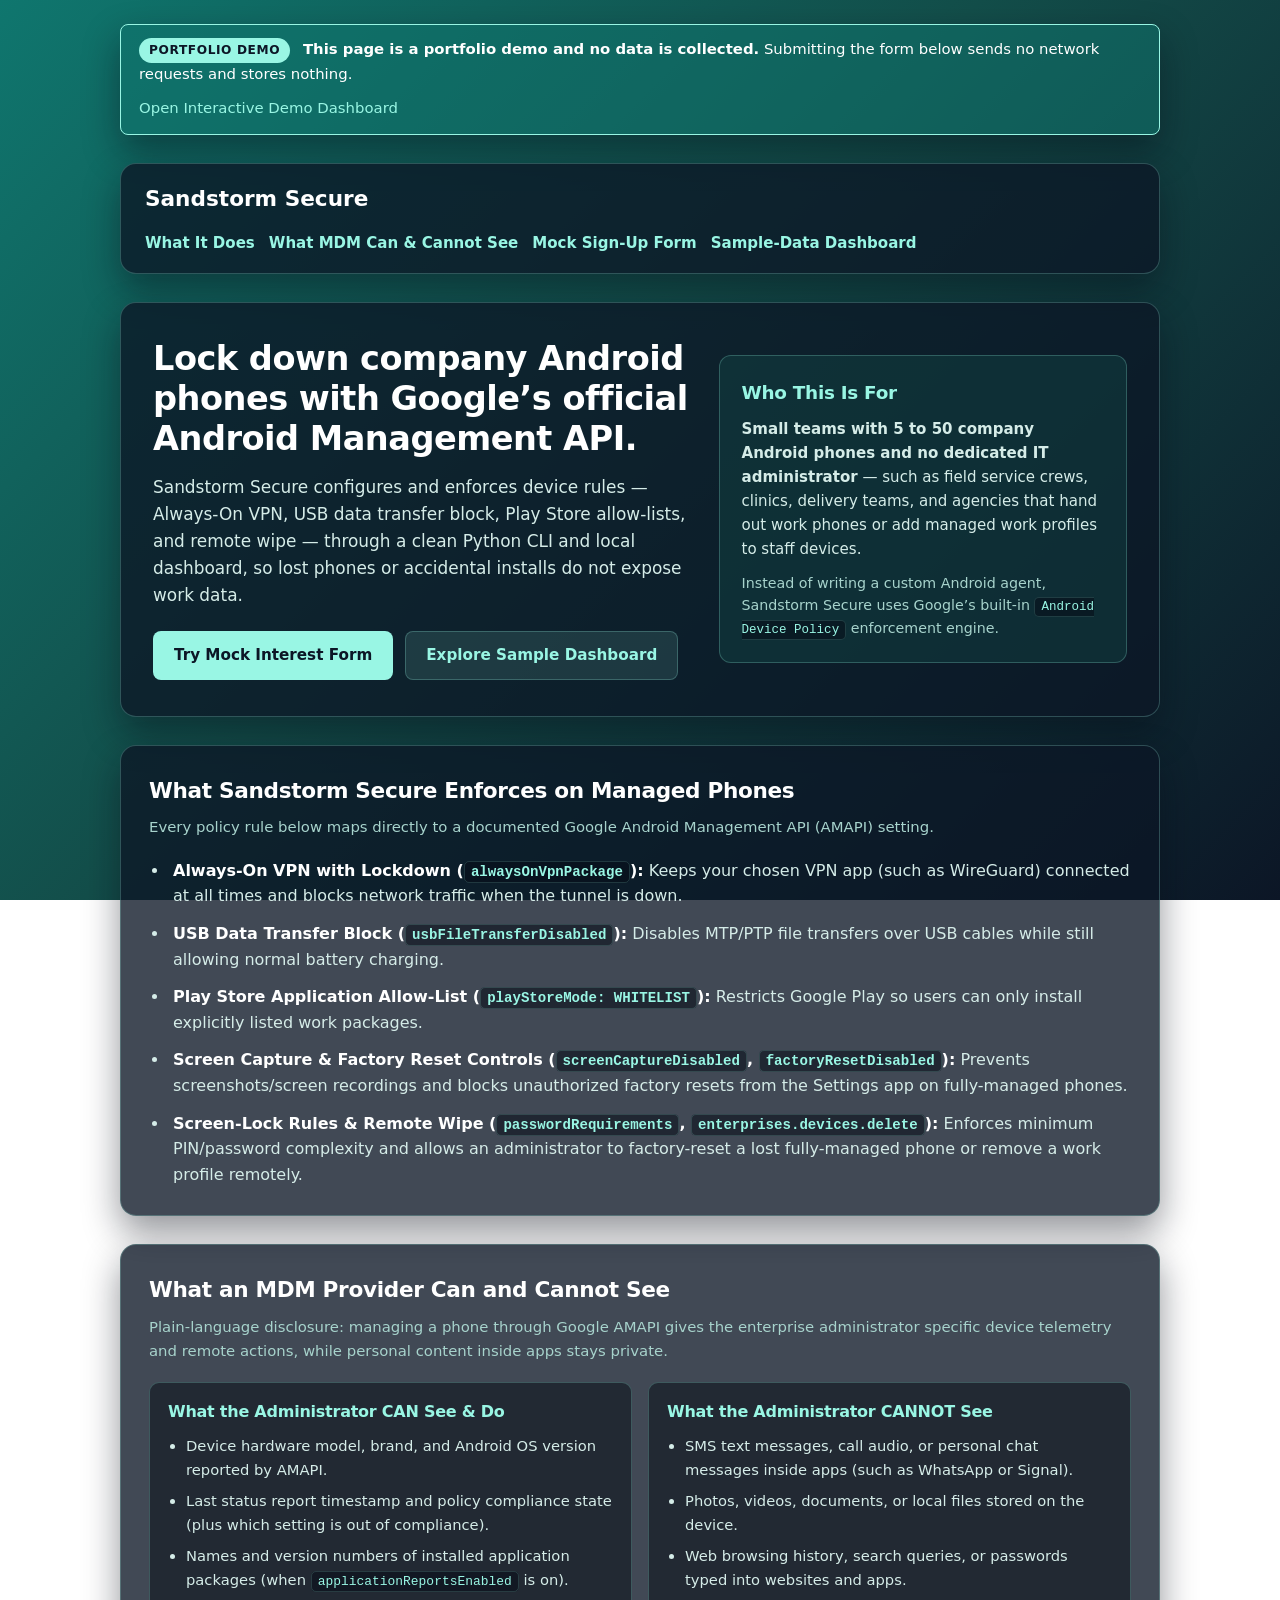
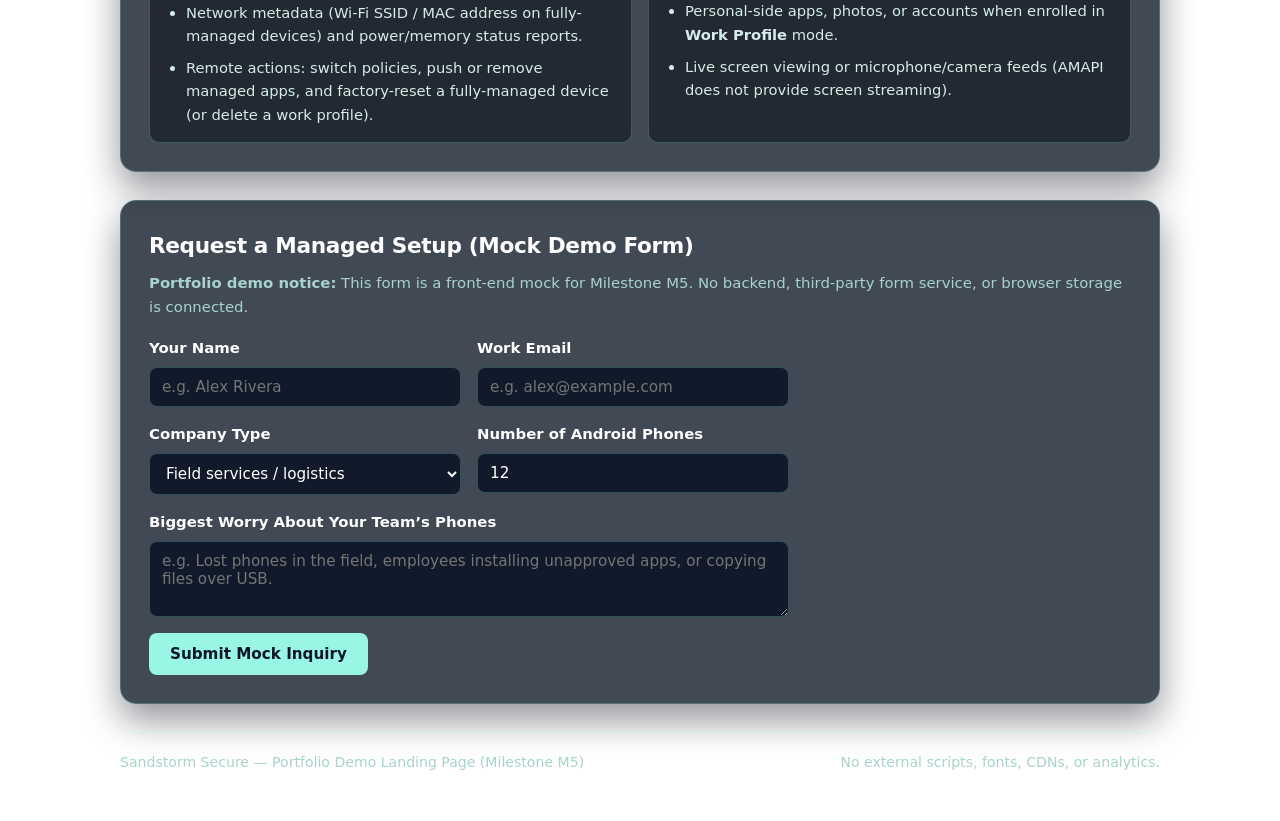
==== landing/index.html @ 4a0e2692 "Sandstorm Secure v0.4.0: local Android MDM app built on Google AMAPI" ====
<!DOCTYPE html>
<html lang="en">
<head>
  <meta charset="utf-8">
  <meta name="viewport" content="width=device-width, initial-scale=1">
  <title>Sandstorm Secure — Managed Android Phone Lockdown (Portfolio Demo)</title>
  <style>
    /* Sandstorm Mock Landing Page (Milestone M5: LP-01 through LP-07)
     * Owner's palette:
     *   Background: linear-gradient(135deg, #0f766e 0%, #134e4a 45%, #0c1626 100%)
     *   Accent:     #99f6e4
     *   Body text:  #d5ece8
     *   Secondary:  #a7d3cc
     *   Headings:   #ffffff
     *   Font:       Segoe UI / system sans-serif (no external fonts or CDNs)
     */
    :root {
      --bg-gradient: linear-gradient(135deg, #0f766e 0%, #134e4a 45%, #0c1626 100%);
      --surface-bg: rgba(12, 22, 38, 0.78);
      --surface-elevated: rgba(19, 78, 74, 0.38);
      --surface-border: rgba(153, 246, 228, 0.24);
      --accent: #99f6e4;
      --accent-strong: #5eead4;
      --text-body: #d5ece8;
      --text-secondary: #a7d3cc;
      --text-heading: #ffffff;
      --shadow-soft: 0 16px 36px rgba(6, 12, 22, 0.44);
      --radius-card: 16px;
      --radius-control: 8px;
    }

    *,
    *::before,
    *::after {
      box-sizing: border-box;
    }

    html,
    body {
      margin: 0;
      padding: 0;
      min-height: 100vh;
      width: 100%;
      overflow-x: hidden;
      background: var(--bg-gradient);
      background-attachment: fixed;
      color: var(--text-body);
      font-family: "Segoe UI", system-ui, -apple-system, BlinkMacSystemFont, sans-serif;
      font-size: 16px;
      line-height: 1.6;
    }

    h1, h2, h3 {
      color: var(--text-heading);
      margin-top: 0;
      font-weight: 700;
      letter-spacing: -0.015em;
    }

    a {
      color: var(--accent);
      text-decoration: none;
    }

    a:hover,
    a:focus-visible {
      text-decoration: underline;
    }

    code {
      font-family: Consolas, "Courier New", monospace;
      font-size: 0.88em;
      background: rgba(6, 12, 22, 0.55);
      color: var(--accent);
      padding: 2px 6px;
      border-radius: 5px;
      border: 1px solid rgba(153, 246, 228, 0.16);
    }

    .page-shell {
      max-width: 1080px;
      margin: 0 auto;
      padding: 24px 20px 48px;
      display: flex;
      flex-direction: column;
      gap: 28px;
    }

    /* LP-06: Visible portfolio demo notice banner */
    .portfolio-demo-banner {
      padding: 13px 18px;
      border-radius: var(--radius-control);
      background: rgba(15, 118, 110, 0.52);
      border: 1px solid var(--accent);
      color: var(--text-heading);
      font-size: 0.93rem;
      display: flex;
      flex-wrap: wrap;
      align-items: center;
      justify-content: space-between;
      gap: 10px;
      box-shadow: var(--shadow-soft);
    }

    .demo-pill {
      display: inline-block;
      font-size: 0.76rem;
      font-weight: 700;
      text-transform: uppercase;
      letter-spacing: 0.05em;
      padding: 3px 10px;
      border-radius: 999px;
      background: var(--accent);
      color: #0c1626;
      margin-right: 8px;
    }

    /* Top header */
    .site-header {
      display: flex;
      flex-wrap: wrap;
      align-items: center;
      justify-content: space-between;
      gap: 14px;
      padding: 18px 24px;
      background: var(--surface-bg);
      border: 1px solid var(--surface-border);
      border-radius: var(--radius-card);
      box-shadow: var(--shadow-soft);
    }

    .brand-name {
      font-size: 1.35rem;
      font-weight: 700;
      color: var(--text-heading);
      margin: 0;
    }

    .header-links {
      display: flex;
      flex-wrap: wrap;
      gap: 14px;
      font-size: 0.94rem;
      font-weight: 600;
    }

    /* Hero section */
    .hero-card {
      background: var(--surface-bg);
      border: 1px solid var(--surface-border);
      border-radius: var(--radius-card);
      padding: 36px 32px;
      box-shadow: var(--shadow-soft);
      display: grid;
      grid-template-columns: 1.25fr 0.95fr;
      gap: 28px;
      align-items: center;
    }

    .hero-headline {
      font-size: 2.1rem;
      line-height: 1.2;
      margin-bottom: 14px;
    }

    .hero-lead {
      font-size: 1.06rem;
      color: var(--text-body);
      margin: 0 0 22px;
      max-width: 62ch;
    }

    .hero-actions {
      display: flex;
      flex-wrap: wrap;
      gap: 12px;
    }

    .btn {
      display: inline-flex;
      align-items: center;
      justify-content: center;
      padding: 11px 20px;
      border-radius: var(--radius-control);
      font-family: inherit;
      font-size: 0.95rem;
      font-weight: 600;
      cursor: pointer;
      border: 1px solid transparent;
      text-decoration: none;
    }

    .btn-primary {
      background: var(--accent);
      color: #0c1626;
    }

    .btn-primary:hover {
      background: var(--accent-strong);
      text-decoration: none;
    }

    .btn-secondary {
      background: rgba(153, 246, 228, 0.12);
      color: var(--accent);
      border-color: var(--surface-border);
    }

    .btn-secondary:hover {
      background: rgba(153, 246, 228, 0.22);
      text-decoration: none;
    }

    /* Who it is for card inside hero */
    .audience-box {
      background: var(--surface-elevated);
      border: 1px solid var(--surface-border);
      border-radius: 12px;
      padding: 22px;
    }

    .audience-box h2 {
      font-size: 1.15rem;
      margin-bottom: 10px;
      color: var(--accent);
    }

    .audience-box p {
      margin: 0 0 10px;
      font-size: 0.94rem;
    }

    .audience-box p:last-child {
      margin-bottom: 0;
      color: var(--text-secondary);
      font-size: 0.89rem;
    }

    /* Two-column content grid */
    .section-grid {
      display: grid;
      grid-template-columns: 1fr 1fr;
      gap: 24px;
    }

    .card {
      background: var(--surface-bg);
      border: 1px solid var(--surface-border);
      border-radius: var(--radius-card);
      padding: 28px;
      box-shadow: var(--shadow-soft);
    }

    .card h2 {
      font-size: 1.35rem;
      margin-bottom: 8px;
    }

    .section-subtitle {
      color: var(--text-secondary);
      font-size: 0.93rem;
      margin: 0 0 18px;
    }

    .feature-list {
      margin: 0;
      padding-left: 20px;
      display: flex;
      flex-direction: column;
      gap: 12px;
    }

    .feature-list li {
      padding-left: 4px;
    }

    .feature-list strong {
      color: var(--text-heading);
    }

    /* Visibility comparison (what MDM can and cannot see) */
    .visibility-columns {
      display: grid;
      grid-template-columns: 1fr 1fr;
      gap: 16px;
      margin-top: 14px;
    }

    .vis-box {
      padding: 16px 18px;
      border-radius: 10px;
      background: rgba(6, 12, 22, 0.52);
      border: 1px solid var(--surface-border);
    }

    .vis-box h3 {
      font-size: 1rem;
      margin-bottom: 10px;
      color: var(--accent);
    }

    .vis-box ul {
      margin: 0;
      padding-left: 18px;
      display: flex;
      flex-direction: column;
      gap: 8px;
      font-size: 0.92rem;
    }

    /* Sign-up form (LP-03, LP-04) */
    .signup-form {
      display: flex;
      flex-direction: column;
      gap: 16px;
      max-width: 640px;
    }

    .form-two-col {
      display: grid;
      grid-template-columns: 1fr 1fr;
      gap: 16px;
    }

    .form-field {
      display: flex;
      flex-direction: column;
      gap: 6px;
    }

    .form-field label {
      font-weight: 600;
      font-size: 0.93rem;
      color: var(--text-heading);
    }

    input[type="text"],
    input[type="email"],
    input[type="number"],
    select,
    textarea {
      width: 100%;
      padding: 10px 12px;
      border-radius: var(--radius-control);
      border: 1px solid var(--surface-border);
      background: rgba(12, 22, 38, 0.9);
      color: var(--text-heading);
      font-family: inherit;
      font-size: 0.95rem;
    }

    input:focus,
    select:focus,
    textarea:focus {
      outline: 2px solid var(--accent);
      outline-offset: 1px;
    }

    .demo-submit-confirmation {
      padding: 14px 18px;
      border-radius: var(--radius-control);
      background: rgba(15, 118, 110, 0.55);
      border: 1px solid var(--accent);
      color: var(--text-heading);
      font-weight: 600;
    }

    .demo-submit-confirmation[hidden] {
      display: none;
    }

    .site-footer {
      padding-top: 18px;
      border-top: 1px solid var(--surface-border);
      display: flex;
      flex-wrap: wrap;
      justify-content: space-between;
      gap: 12px;
      color: var(--text-secondary);
      font-size: 0.88rem;
    }

    @media (max-width: 768px) {
      .page-shell {
        padding: 14px 12px 32px;
        gap: 20px;
      }

      .hero-card {
        grid-template-columns: 1fr;
        padding: 22px 18px;
      }

      .hero-headline {
        font-size: 1.65rem;
      }

      .section-grid,
      .visibility-columns,
      .form-two-col {
        grid-template-columns: 1fr;
      }

      .card {
        padding: 18px 16px;
      }
    }
  </style>
</head>
<body>
  <div class="page-shell">
    <!-- LP-06: Visible note stating this is a portfolio demo and no data is collected -->
    <div class="portfolio-demo-banner" id="portfolio-demo-note" role="note">
      <div>
        <span class="demo-pill">Portfolio Demo</span>
        <strong>This page is a portfolio demo and no data is collected.</strong>
        Submitting the form below sends no network requests and stores nothing.
      </div>
      <a href="../demo/index.html">Open Interactive Demo Dashboard</a>
    </div>

    <header class="site-header">
      <p class="brand-name">Sandstorm Secure</p>
      <nav class="header-links" aria-label="Page sections">
        <a href="#what-it-does">What It Does</a>
        <a href="#privacy-visibility">What MDM Can &amp; Cannot See</a>
        <a href="#demo-signup">Mock Sign-Up Form</a>
        <a href="../demo/index.html">Sample-Data Dashboard</a>
      </nav>
    </header>

    <!-- LP-01: Headline + Who it is for -->
    <section class="hero-card">
      <div>
        <h1 class="hero-headline" id="hero-headline">
          Lock down company Android phones with Google’s official Android Management API.
        </h1>
        <p class="hero-lead">
          Sandstorm Secure configures and enforces device rules — Always-On VPN, USB data transfer block,
          Play Store allow-lists, and remote wipe — through a clean Python CLI and local dashboard,
          so lost phones or accidental installs do not expose work data.
        </p>
        <div class="hero-actions">
          <a href="#demo-signup" class="btn btn-primary">Try Mock Interest Form</a>
          <a href="../demo/index.html" class="btn btn-secondary">Explore Sample Dashboard</a>
        </div>
      </div>

      <aside class="audience-box" id="who-it-is-for">
        <h2>Who This Is For</h2>
        <p>
          <strong>Small teams with 5 to 50 company Android phones and no dedicated IT administrator</strong> —
          such as field service crews, clinics, delivery teams, and agencies that hand out work phones
          or add managed work profiles to staff devices.
        </p>
        <p>
          Instead of writing a custom Android agent, Sandstorm Secure uses Google’s built-in
          <code>Android Device Policy</code> enforcement engine.
        </p>
      </aside>
    </section>

    <!-- LP-01: 3-5 bullets of what it does -->
    <section class="card" id="what-it-does">
      <h2>What Sandstorm Secure Enforces on Managed Phones</h2>
      <p class="section-subtitle">
        Every policy rule below maps directly to a documented Google Android Management API (AMAPI) setting.
      </p>
      <ul class="feature-list" id="capabilities-list">
        <li>
          <strong>Always-On VPN with Lockdown (<code>alwaysOnVpnPackage</code>):</strong>
          Keeps your chosen VPN app (such as WireGuard) connected at all times and blocks network traffic when the tunnel is down.
        </li>
        <li>
          <strong>USB Data Transfer Block (<code>usbFileTransferDisabled</code>):</strong>
          Disables MTP/PTP file transfers over USB cables while still allowing normal battery charging.
        </li>
        <li>
          <strong>Play Store Application Allow-List (<code>playStoreMode: WHITELIST</code>):</strong>
          Restricts Google Play so users can only install explicitly listed work packages.
        </li>
        <li>
          <strong>Screen Capture &amp; Factory Reset Controls (<code>screenCaptureDisabled</code>, <code>factoryResetDisabled</code>):</strong>
          Prevents screenshots/screen recordings and blocks unauthorized factory resets from the Settings app on fully-managed phones.
        </li>
        <li>
          <strong>Screen-Lock Rules &amp; Remote Wipe (<code>passwordRequirements</code>, <code>enterprises.devices.delete</code>):</strong>
          Enforces minimum PIN/password complexity and allows an administrator to factory-reset a lost fully-managed phone or remove a work profile remotely.
        </li>
      </ul>
    </section>

    <!-- LP-01 & LP-02 / Hard rule 7: Honest disclosure of what MDM can and cannot see -->
    <section class="card" id="privacy-visibility">
      <h2>What an MDM Provider Can and Cannot See</h2>
      <p class="section-subtitle">
        Plain-language disclosure: managing a phone through Google AMAPI gives the enterprise administrator
        specific device telemetry and remote actions, while personal content inside apps stays private.
      </p>
      <div class="visibility-columns">
        <div class="vis-box" id="what-mdm-can-see">
          <h3>What the Administrator CAN See &amp; Do</h3>
          <ul>
            <li>Device hardware model, brand, and Android OS version reported by AMAPI.</li>
            <li>Last status report timestamp and policy compliance state (plus which setting is out of compliance).</li>
            <li>Names and version numbers of installed application packages (when <code>applicationReportsEnabled</code> is on).</li>
            <li>Network metadata (Wi-Fi SSID / MAC address on fully-managed devices) and power/memory status reports.</li>
            <li>Remote actions: switch policies, push or remove managed apps, and factory-reset a fully-managed device (or delete a work profile).</li>
          </ul>
        </div>
        <div class="vis-box" id="what-mdm-cannot-see">
          <h3>What the Administrator CANNOT See</h3>
          <ul>
            <li>SMS text messages, call audio, or personal chat messages inside apps (such as WhatsApp or Signal).</li>
            <li>Photos, videos, documents, or local files stored on the device.</li>
            <li>Web browsing history, search queries, or passwords typed into websites and apps.</li>
            <li>Personal-side apps, photos, or accounts when enrolled in <strong>Work Profile</strong> mode.</li>
            <li>Live screen viewing or microphone/camera feeds (AMAPI does not provide screen streaming).</li>
          </ul>
        </div>
      </div>
    </section>

    <!-- LP-03 & LP-04: Sign-up form that sends nothing anywhere -->
    <section class="card" id="demo-signup">
      <h2>Request a Managed Setup (Mock Demo Form)</h2>
      <p class="section-subtitle">
        <strong>Portfolio demo notice:</strong> This form is a front-end mock for Milestone M5.
        No backend, third-party form service, or browser storage is connected.
      </p>

      <form class="signup-form" id="mock-signup-form" novalidate>
        <div class="form-two-col">
          <div class="form-field">
            <label for="signup-name">Your Name</label>
            <input
              type="text"
              id="signup-name"
              name="name"
              placeholder="e.g. Alex Rivera"
              required
            >
          </div>

          <div class="form-field">
            <label for="signup-email">Work Email</label>
            <input
              type="email"
              id="signup-email"
              name="email"
              placeholder="e.g. alex@example.com"
              required
            >
          </div>
        </div>

        <div class="form-two-col">
          <div class="form-field">
            <label for="signup-company-type">Company Type</label>
            <select id="signup-company-type" name="company_type" required>
              <option value="field-services">Field services / logistics</option>
              <option value="clinic-healthcare">Clinic / healthcare practice</option>
              <option value="agency-consulting">Agency / small business</option>
              <option value="retail-hospitality">Retail / hospitality</option>
              <option value="other">Other</option>
            </select>
          </div>

          <div class="form-field">
            <label for="signup-phone-count">Number of Android Phones</label>
            <input
              type="number"
              id="signup-phone-count"
              name="phone_count"
              min="1"
              max="500"
              value="12"
              required
            >
          </div>
        </div>

        <div class="form-field">
          <label for="signup-biggest-worry">Biggest Worry About Your Team’s Phones</label>
          <textarea
            id="signup-biggest-worry"
            name="biggest_worry"
            rows="3"
            placeholder="e.g. Lost phones in the field, employees installing unapproved apps, or copying files over USB."
            required
          ></textarea>
        </div>

        <div>
          <button type="submit" class="btn btn-primary" id="signup-submit-btn">
            Submit Mock Inquiry
          </button>
        </div>

        <!-- LP-04 exact confirmation text -->
        <p class="demo-submit-confirmation" id="signup-confirmation" role="status" hidden>
          Thanks — this is a demo, nothing was sent or stored.
        </p>
      </form>
    </section>

    <footer class="site-footer">
      <span>Sandstorm Secure — Portfolio Demo Landing Page (Milestone M5)</span>
      <span>No external scripts, fonts, CDNs, or analytics.</span>
    </footer>
  </div>

  <script>
    (function () {
      var form = document.getElementById("mock-signup-form");
      var confirmation = document.getElementById("signup-confirmation");
      if (form && confirmation) {
        form.addEventListener("submit", function (event) {
          event.preventDefault();
          confirmation.textContent = "Thanks \u2014 this is a demo, nothing was sent or stored.";
          confirmation.hidden = false;
        });
      }
    })();
  </script>
</body>
</html>
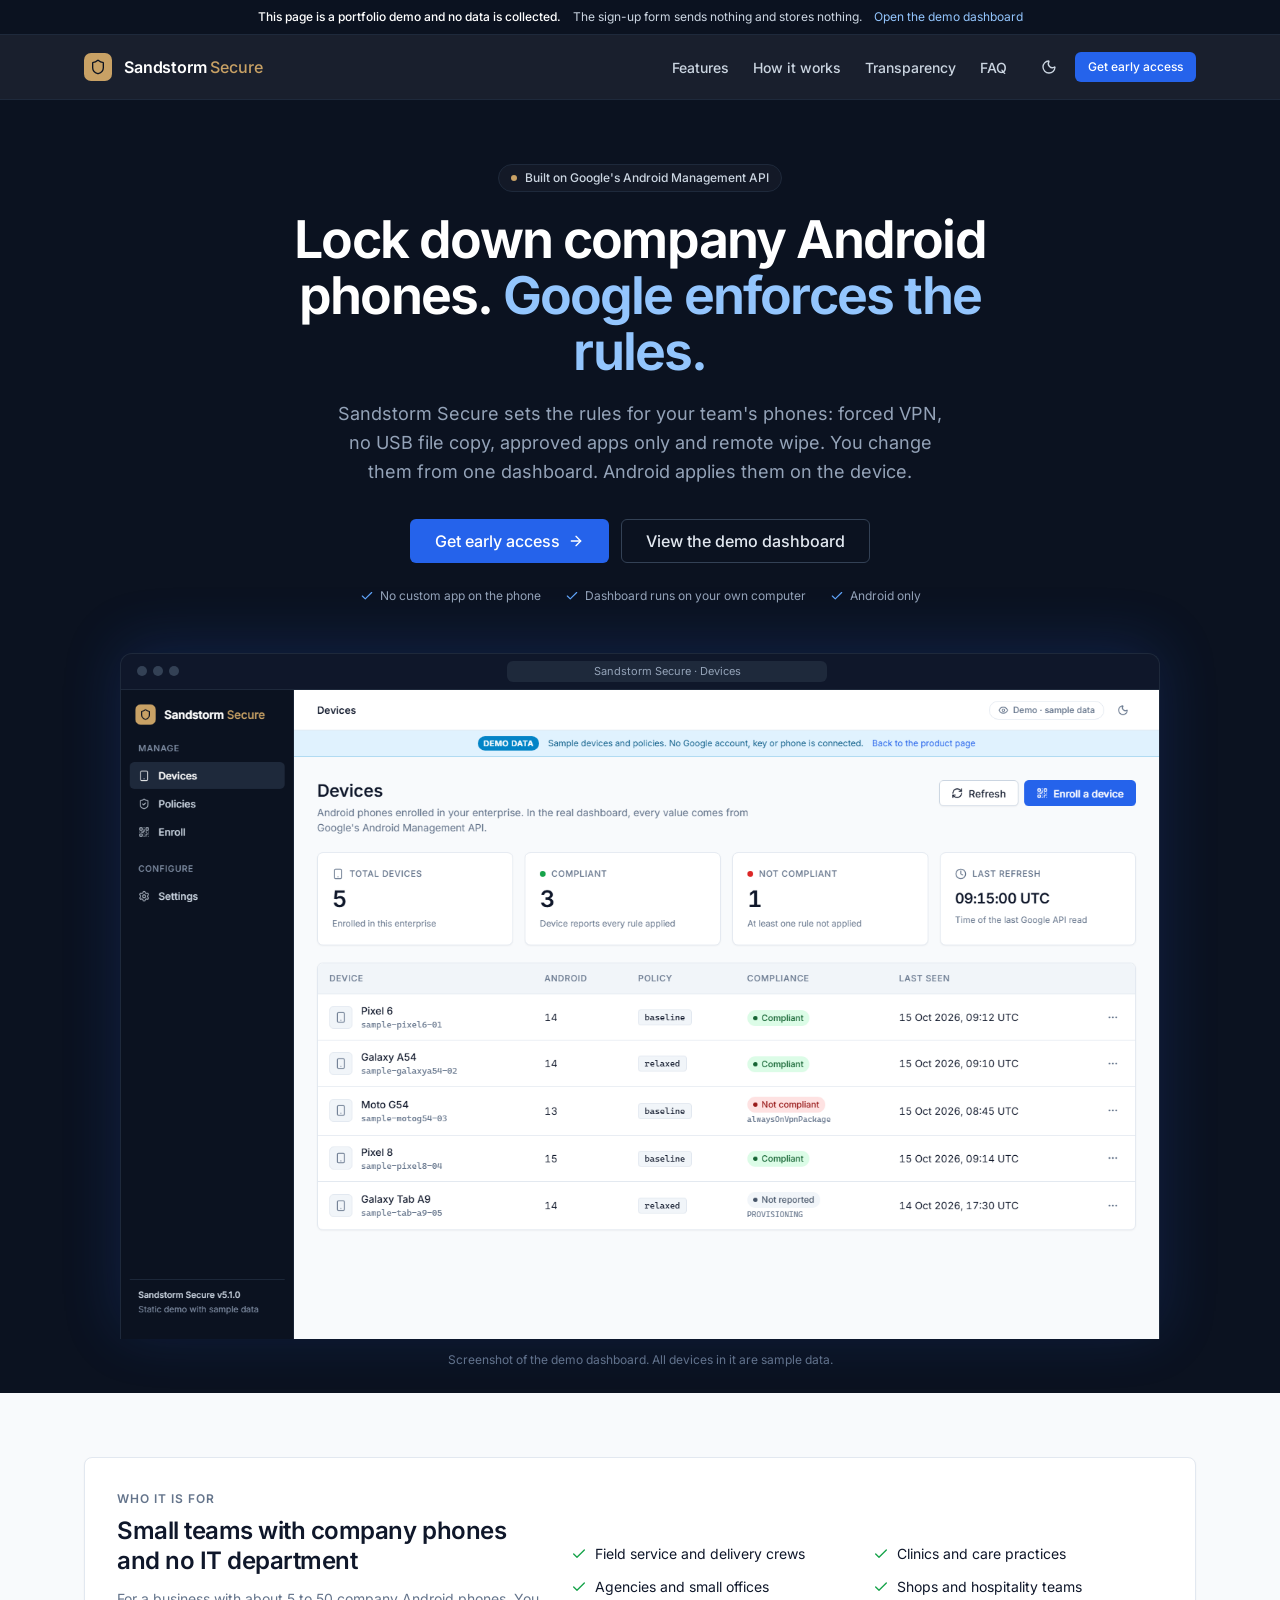
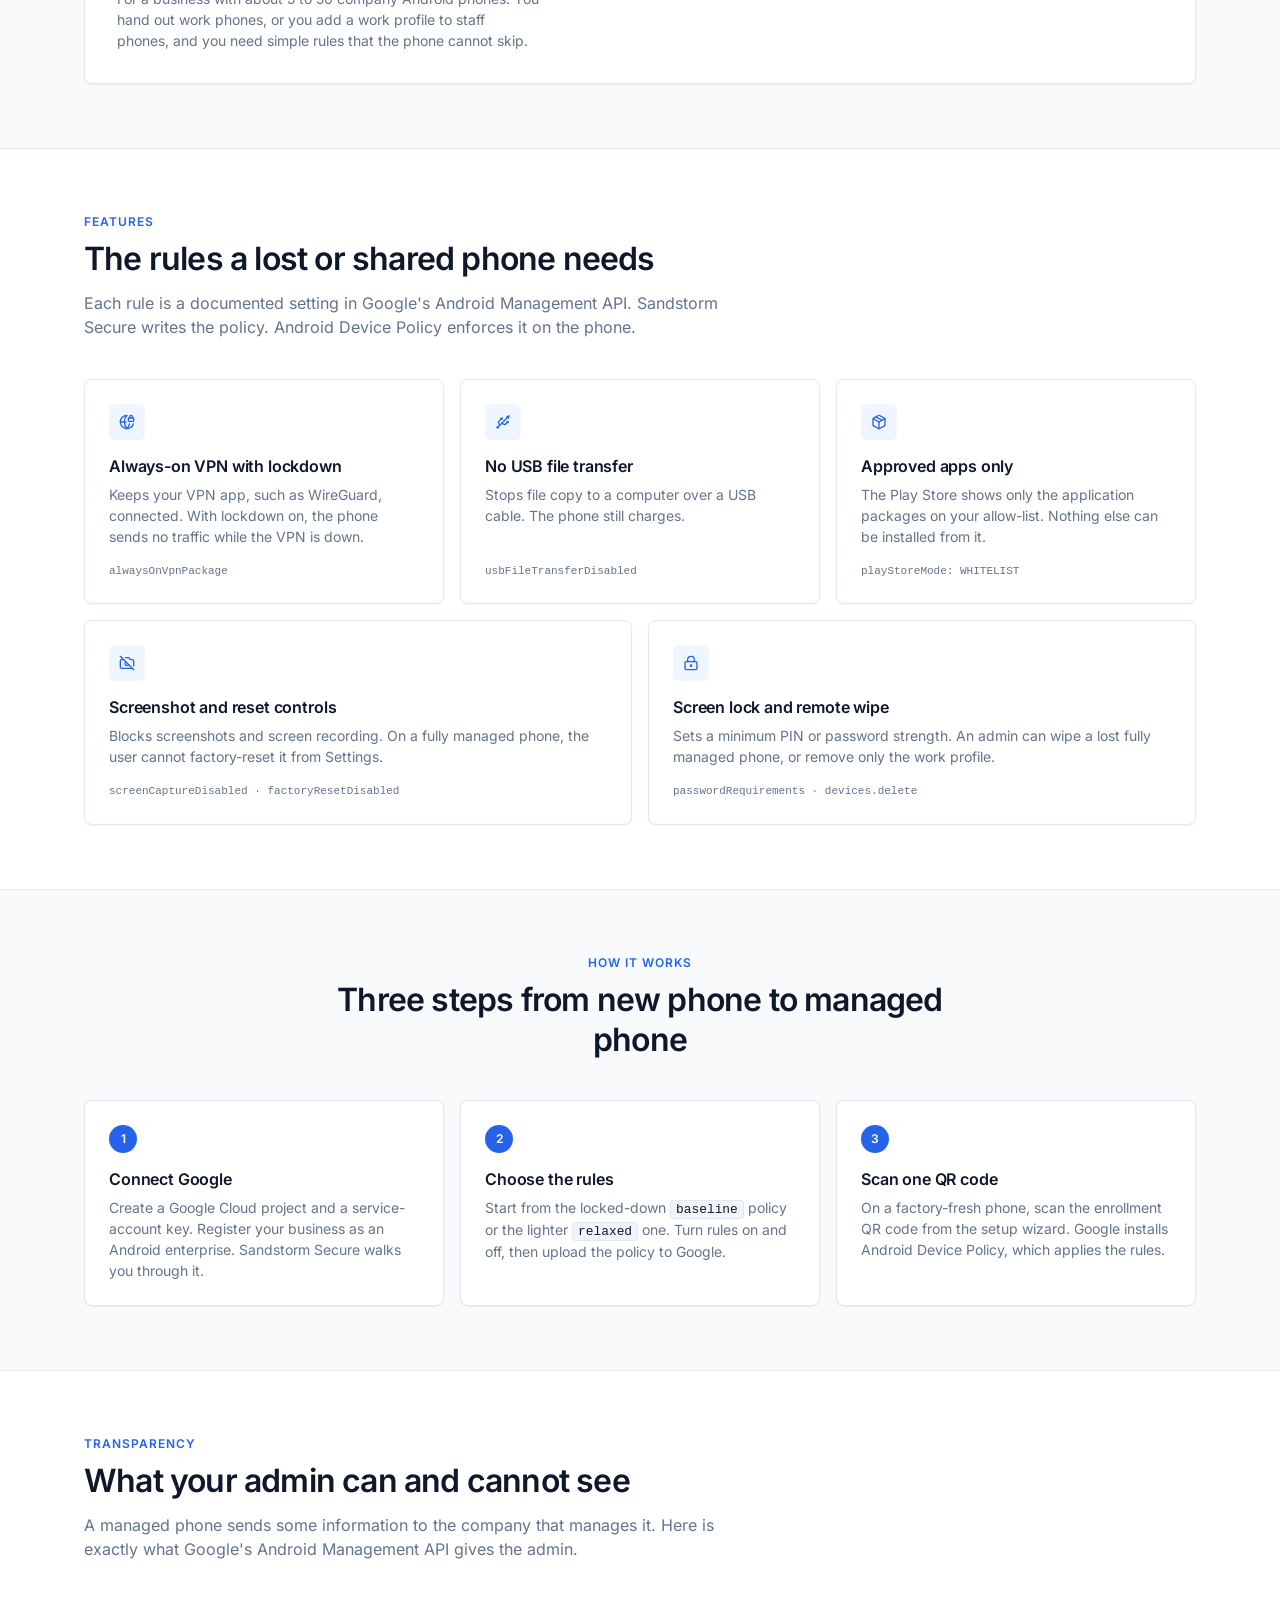
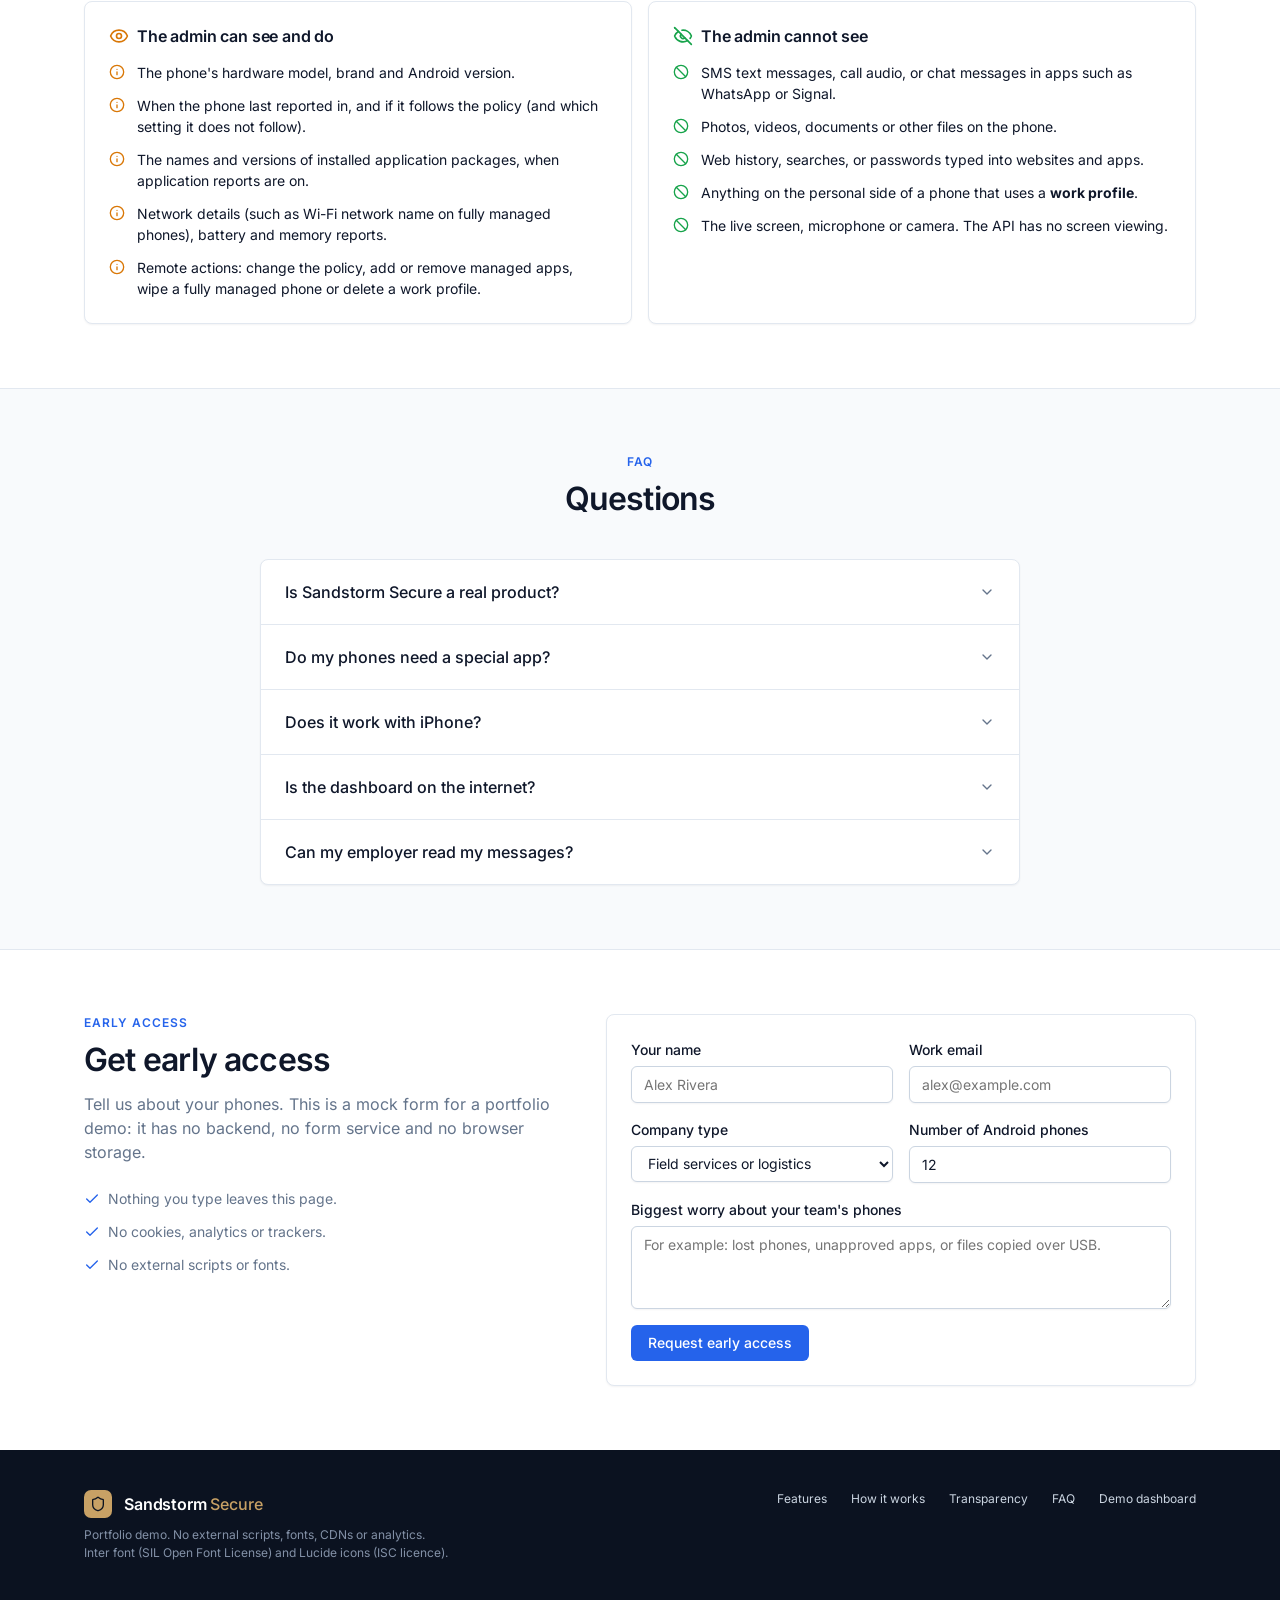
==== commit a9b26fc4: "Sandstorm Secure v5.1.0: professional redesign, Settings page, live site - New shared design for das" ====
--- a/landing/index.html
+++ b/landing/index.html
@@ -3,624 +3,317 @@
 <head>
   <meta charset="utf-8">
   <meta name="viewport" content="width=device-width, initial-scale=1">
-  <title>Sandstorm Secure — Managed Android Phone Lockdown (Portfolio Demo)</title>
-  <style>
-    /* Sandstorm Mock Landing Page (Milestone M5: LP-01 through LP-07)
-     * Owner's palette:
-     *   Background: linear-gradient(135deg, #0f766e 0%, #134e4a 45%, #0c1626 100%)
-     *   Accent:     #99f6e4
-     *   Body text:  #d5ece8
-     *   Secondary:  #a7d3cc
-     *   Headings:   #ffffff
-     *   Font:       Segoe UI / system sans-serif (no external fonts or CDNs)
-     */
-    :root {
-      --bg-gradient: linear-gradient(135deg, #0f766e 0%, #134e4a 45%, #0c1626 100%);
-      --surface-bg: rgba(12, 22, 38, 0.78);
-      --surface-elevated: rgba(19, 78, 74, 0.38);
-      --surface-border: rgba(153, 246, 228, 0.24);
-      --accent: #99f6e4;
-      --accent-strong: #5eead4;
-      --text-body: #d5ece8;
-      --text-secondary: #a7d3cc;
-      --text-heading: #ffffff;
-      --shadow-soft: 0 16px 36px rgba(6, 12, 22, 0.44);
-      --radius-card: 16px;
-      --radius-control: 8px;
-    }
-
-    *,
-    *::before,
-    *::after {
-      box-sizing: border-box;
-    }
-
-    html,
-    body {
-      margin: 0;
-      padding: 0;
-      min-height: 100vh;
-      width: 100%;
-      overflow-x: hidden;
-      background: var(--bg-gradient);
-      background-attachment: fixed;
-      color: var(--text-body);
-      font-family: "Segoe UI", system-ui, -apple-system, BlinkMacSystemFont, sans-serif;
-      font-size: 16px;
-      line-height: 1.6;
-    }
-
-    h1, h2, h3 {
-      color: var(--text-heading);
-      margin-top: 0;
-      font-weight: 700;
-      letter-spacing: -0.015em;
-    }
-
-    a {
-      color: var(--accent);
-      text-decoration: none;
-    }
-
-    a:hover,
-    a:focus-visible {
-      text-decoration: underline;
-    }
-
-    code {
-      font-family: Consolas, "Courier New", monospace;
-      font-size: 0.88em;
-      background: rgba(6, 12, 22, 0.55);
-      color: var(--accent);
-      padding: 2px 6px;
-      border-radius: 5px;
-      border: 1px solid rgba(153, 246, 228, 0.16);
-    }
-
-    .page-shell {
-      max-width: 1080px;
-      margin: 0 auto;
-      padding: 24px 20px 48px;
-      display: flex;
-      flex-direction: column;
-      gap: 28px;
-    }
-
-    /* LP-06: Visible portfolio demo notice banner */
-    .portfolio-demo-banner {
-      padding: 13px 18px;
-      border-radius: var(--radius-control);
-      background: rgba(15, 118, 110, 0.52);
-      border: 1px solid var(--accent);
-      color: var(--text-heading);
-      font-size: 0.93rem;
-      display: flex;
-      flex-wrap: wrap;
-      align-items: center;
-      justify-content: space-between;
-      gap: 10px;
-      box-shadow: var(--shadow-soft);
-    }
-
-    .demo-pill {
-      display: inline-block;
-      font-size: 0.76rem;
-      font-weight: 700;
-      text-transform: uppercase;
-      letter-spacing: 0.05em;
-      padding: 3px 10px;
-      border-radius: 999px;
-      background: var(--accent);
-      color: #0c1626;
-      margin-right: 8px;
-    }
-
-    /* Top header */
-    .site-header {
-      display: flex;
-      flex-wrap: wrap;
-      align-items: center;
-      justify-content: space-between;
-      gap: 14px;
-      padding: 18px 24px;
-      background: var(--surface-bg);
-      border: 1px solid var(--surface-border);
-      border-radius: var(--radius-card);
-      box-shadow: var(--shadow-soft);
-    }
-
-    .brand-name {
-      font-size: 1.35rem;
-      font-weight: 700;
-      color: var(--text-heading);
-      margin: 0;
-    }
-
-    .header-links {
-      display: flex;
-      flex-wrap: wrap;
-      gap: 14px;
-      font-size: 0.94rem;
-      font-weight: 600;
-    }
-
-    /* Hero section */
-    .hero-card {
-      background: var(--surface-bg);
-      border: 1px solid var(--surface-border);
-      border-radius: var(--radius-card);
-      padding: 36px 32px;
-      box-shadow: var(--shadow-soft);
-      display: grid;
-      grid-template-columns: 1.25fr 0.95fr;
-      gap: 28px;
-      align-items: center;
-    }
-
-    .hero-headline {
-      font-size: 2.1rem;
-      line-height: 1.2;
-      margin-bottom: 14px;
-    }
-
-    .hero-lead {
-      font-size: 1.06rem;
-      color: var(--text-body);
-      margin: 0 0 22px;
-      max-width: 62ch;
-    }
-
-    .hero-actions {
-      display: flex;
-      flex-wrap: wrap;
-      gap: 12px;
-    }
-
-    .btn {
-      display: inline-flex;
-      align-items: center;
-      justify-content: center;
-      padding: 11px 20px;
-      border-radius: var(--radius-control);
-      font-family: inherit;
-      font-size: 0.95rem;
-      font-weight: 600;
-      cursor: pointer;
-      border: 1px solid transparent;
-      text-decoration: none;
-    }
-
-    .btn-primary {
-      background: var(--accent);
-      color: #0c1626;
-    }
-
-    .btn-primary:hover {
-      background: var(--accent-strong);
-      text-decoration: none;
-    }
-
-    .btn-secondary {
-      background: rgba(153, 246, 228, 0.12);
-      color: var(--accent);
-      border-color: var(--surface-border);
-    }
-
-    .btn-secondary:hover {
-      background: rgba(153, 246, 228, 0.22);
-      text-decoration: none;
-    }
-
-    /* Who it is for card inside hero */
-    .audience-box {
-      background: var(--surface-elevated);
-      border: 1px solid var(--surface-border);
-      border-radius: 12px;
-      padding: 22px;
-    }
-
-    .audience-box h2 {
-      font-size: 1.15rem;
-      margin-bottom: 10px;
-      color: var(--accent);
-    }
-
-    .audience-box p {
-      margin: 0 0 10px;
-      font-size: 0.94rem;
-    }
-
-    .audience-box p:last-child {
-      margin-bottom: 0;
-      color: var(--text-secondary);
-      font-size: 0.89rem;
-    }
-
-    /* Two-column content grid */
-    .section-grid {
-      display: grid;
-      grid-template-columns: 1fr 1fr;
-      gap: 24px;
-    }
-
-    .card {
-      background: var(--surface-bg);
-      border: 1px solid var(--surface-border);
-      border-radius: var(--radius-card);
-      padding: 28px;
-      box-shadow: var(--shadow-soft);
-    }
-
-    .card h2 {
-      font-size: 1.35rem;
-      margin-bottom: 8px;
-    }
-
-    .section-subtitle {
-      color: var(--text-secondary);
-      font-size: 0.93rem;
-      margin: 0 0 18px;
-    }
-
-    .feature-list {
-      margin: 0;
-      padding-left: 20px;
-      display: flex;
-      flex-direction: column;
-      gap: 12px;
-    }
-
-    .feature-list li {
-      padding-left: 4px;
-    }
-
-    .feature-list strong {
-      color: var(--text-heading);
-    }
-
-    /* Visibility comparison (what MDM can and cannot see) */
-    .visibility-columns {
-      display: grid;
-      grid-template-columns: 1fr 1fr;
-      gap: 16px;
-      margin-top: 14px;
-    }
-
-    .vis-box {
-      padding: 16px 18px;
-      border-radius: 10px;
-      background: rgba(6, 12, 22, 0.52);
-      border: 1px solid var(--surface-border);
-    }
-
-    .vis-box h3 {
-      font-size: 1rem;
-      margin-bottom: 10px;
-      color: var(--accent);
-    }
-
-    .vis-box ul {
-      margin: 0;
-      padding-left: 18px;
-      display: flex;
-      flex-direction: column;
-      gap: 8px;
-      font-size: 0.92rem;
-    }
-
-    /* Sign-up form (LP-03, LP-04) */
-    .signup-form {
-      display: flex;
-      flex-direction: column;
-      gap: 16px;
-      max-width: 640px;
-    }
-
-    .form-two-col {
-      display: grid;
-      grid-template-columns: 1fr 1fr;
-      gap: 16px;
-    }
-
-    .form-field {
-      display: flex;
-      flex-direction: column;
-      gap: 6px;
-    }
-
-    .form-field label {
-      font-weight: 600;
-      font-size: 0.93rem;
-      color: var(--text-heading);
-    }
-
-    input[type="text"],
-    input[type="email"],
-    input[type="number"],
-    select,
-    textarea {
-      width: 100%;
-      padding: 10px 12px;
-      border-radius: var(--radius-control);
-      border: 1px solid var(--surface-border);
-      background: rgba(12, 22, 38, 0.9);
-      color: var(--text-heading);
-      font-family: inherit;
-      font-size: 0.95rem;
-    }
-
-    input:focus,
-    select:focus,
-    textarea:focus {
-      outline: 2px solid var(--accent);
-      outline-offset: 1px;
-    }
-
-    .demo-submit-confirmation {
-      padding: 14px 18px;
-      border-radius: var(--radius-control);
-      background: rgba(15, 118, 110, 0.55);
-      border: 1px solid var(--accent);
-      color: var(--text-heading);
-      font-weight: 600;
-    }
-
-    .demo-submit-confirmation[hidden] {
-      display: none;
-    }
-
-    .site-footer {
-      padding-top: 18px;
-      border-top: 1px solid var(--surface-border);
-      display: flex;
-      flex-wrap: wrap;
-      justify-content: space-between;
-      gap: 12px;
-      color: var(--text-secondary);
-      font-size: 0.88rem;
-    }
-
-    @media (max-width: 768px) {
-      .page-shell {
-        padding: 14px 12px 32px;
-        gap: 20px;
-      }
-
-      .hero-card {
-        grid-template-columns: 1fr;
-        padding: 22px 18px;
-      }
-
-      .hero-headline {
-        font-size: 1.65rem;
-      }
-
-      .section-grid,
-      .visibility-columns,
-      .form-two-col {
-        grid-template-columns: 1fr;
-      }
-
-      .card {
-        padding: 18px 16px;
-      }
-    }
-  </style>
+  <meta name="color-scheme" content="light dark">
+  <title>Sandstorm Secure · Lock down company Android phones</title>
+  <meta name="description" content="Sandstorm Secure sets the rules for your team's Android phones: forced VPN, no USB file copy, approved apps only and remote wipe. Google's Android Management API enforces them. Portfolio demo.">
+  <!-- Open Graph: replace the relative image path with the full public URL when the page is published. -->
+  <meta property="og:type" content="website">
+  <meta property="og:title" content="Sandstorm Secure · Lock down company Android phones">
+  <meta property="og:description" content="Forced VPN, no USB file copy, approved apps only and remote wipe, enforced by Google's Android Management API. Portfolio demo.">
+  <meta property="og:image" content="https://sandeeepkiran.github.io/Sandstorm-Secure/landing/assets/og-image.png">
+  <meta property="og:url" content="https://sandeeepkiran.github.io/Sandstorm-Secure/landing/">
+  <meta property="og:image:width" content="1200">
+  <meta property="og:image:height" content="630">
+  <meta property="og:image:alt" content="The Sandstorm Secure dashboard with sample devices">
+  <meta name="twitter:card" content="summary_large_image">
+  <link rel="stylesheet" href="./style.css">
+  <script src="./ui.js"></script>
 </head>
-<body>
-  <div class="page-shell">
-    <!-- LP-06: Visible note stating this is a portfolio demo and no data is collected -->
-    <div class="portfolio-demo-banner" id="portfolio-demo-note" role="note">
+<body class="mkt">
+  <a class="skip-link" href="#main">Skip to content</a>
+
+  <!-- LP-06: visible note that this is a portfolio demo and no data is collected -->
+  <div class="mkt-notice" id="portfolio-demo-note" role="note">
+    <div class="mkt-container">
+      <strong>This page is a portfolio demo and no data is collected.</strong>
+      <span>The sign-up form sends nothing and stores nothing.</span>
+      <a href="../demo/index.html">Open the demo dashboard</a>
+    </div>
+  </div>
+
+  <header class="mkt-nav">
+    <div class="mkt-container">
+      <a class="brand" href="#main">
+        <span class="brand-mark"><span class="icon" data-icon="shield"></span></span>
+        <span>Sandstorm <span class="brand-name-accent">Secure</span></span>
+      </a>
+      <nav class="mkt-links" aria-label="Page sections">
+        <a href="#features">Features</a>
+        <a href="#how-it-works">How it works</a>
+        <a href="#transparency">Transparency</a>
+        <a href="#faq">FAQ</a>
+      </nav>
+      <div class="mkt-nav-actions">
+        <button type="button" class="btn btn-ghost btn-icon theme-toggle" data-theme-toggle aria-label="Switch theme"><span class="icon icon-moon" data-icon="moon"></span><span class="icon icon-sun" data-icon="sun"></span></button>
+        <a class="btn btn-primary btn-sm" href="#demo-signup">Get early access</a>
+      </div>
+    </div>
+  </header>
+
+  <main id="main" tabindex="-1">
+    <!-- LP-01: headline -->
+    <section class="mkt-hero" aria-labelledby="hero-headline">
+      <div class="mkt-container">
+        <div class="hero-copy">
+          <p class="eyebrow"><span class="dot"></span>Built on Google's Android Management API</p>
+          <h1 class="hero-title" id="hero-headline">Lock down company Android phones. <span class="accent">Google enforces the rules.</span></h1>
+          <p class="hero-sub">Sandstorm Secure sets the rules for your team's phones: forced VPN, no USB file copy, approved apps only and remote wipe. You change them from one dashboard. Android applies them on the device.</p>
+          <div class="hero-actions">
+            <a class="btn btn-primary btn-lg" href="#demo-signup">Get early access<span class="icon" data-icon="arrow-right"></span></a>
+            <a class="btn btn-secondary btn-lg" href="../demo/index.html">View the demo dashboard</a>
+          </div>
+          <div class="hero-meta">
+            <span><span class="icon" data-icon="check"></span>No custom app on the phone</span>
+            <span><span class="icon" data-icon="check"></span>Dashboard runs on your own computer</span>
+            <span><span class="icon" data-icon="check"></span>Android only</span>
+          </div>
+        </div>
+
+        <figure class="browser-frame">
+          <div class="browser-bar" aria-hidden="true">
+            <span class="browser-dots"><span></span><span></span><span></span></span>
+            <span class="browser-url">Sandstorm Secure · Devices</span>
+          </div>
+          <img src="assets/dashboard-demo.png" width="1440" height="900" alt="The Sandstorm Secure Devices page: summary cards for total, compliant and not compliant devices, and a table of five sample phones with their policy and compliance state.">
+        </figure>
+        <p class="browser-caption">Screenshot of the demo dashboard. All devices in it are sample data.</p>
+      </div>
+    </section>
+
+    <!-- LP-01: who it is for -->
+    <section class="mkt-section" aria-labelledby="audience-heading">
+      <div class="mkt-container">
+        <div class="card audience" id="who-it-is-for">
+          <div>
+            <p class="section-kicker">Who it is for</p>
+            <h2 id="audience-heading">Small teams with company phones and no IT department</h2>
+            <p class="audience-text">For a business with about 5 to 50 company Android phones. You hand out work phones, or you add a work profile to staff phones, and you need simple rules that the phone cannot skip.</p>
+          </div>
+          <ul class="audience-list">
+            <li><span class="icon" data-icon="check"></span>Field service and delivery crews</li>
+            <li><span class="icon" data-icon="check"></span>Clinics and care practices</li>
+            <li><span class="icon" data-icon="check"></span>Agencies and small offices</li>
+            <li><span class="icon" data-icon="check"></span>Shops and hospitality teams</li>
+          </ul>
+        </div>
+      </div>
+    </section>
+
+    <!-- LP-01: 3 to 5 points of what it does -->
+    <section class="mkt-section mkt-section-alt" id="features" aria-labelledby="features-heading">
+      <div class="mkt-container">
+        <div class="section-head">
+          <p class="section-kicker">Features</p>
+          <h2 class="section-title" id="features-heading">The rules a lost or shared phone needs</h2>
+          <p class="section-sub">Each rule is a documented setting in Google's Android Management API. Sandstorm Secure writes the policy. Android Device Policy enforces it on the phone.</p>
+        </div>
+        <ul class="feature-grid" id="capabilities-list">
+          <li class="card feature-card">
+            <span class="feature-icon"><span class="icon" data-icon="globe-lock"></span></span>
+            <h3 class="feature-title">Always-on VPN with lockdown</h3>
+            <p class="feature-text">Keeps your VPN app, such as WireGuard, connected. With lockdown on, the phone sends no traffic while the VPN is down.</p>
+            <p class="feature-key">alwaysOnVpnPackage</p>
+          </li>
+          <li class="card feature-card">
+            <span class="feature-icon"><span class="icon" data-icon="usb"></span></span>
+            <h3 class="feature-title">No USB file transfer</h3>
+            <p class="feature-text">Stops file copy to a computer over a USB cable. The phone still charges.</p>
+            <p class="feature-key">usbFileTransferDisabled</p>
+          </li>
+          <li class="card feature-card">
+            <span class="feature-icon"><span class="icon" data-icon="package"></span></span>
+            <h3 class="feature-title">Approved apps only</h3>
+            <p class="feature-text">The Play Store shows only the application packages on your allow-list. Nothing else can be installed from it.</p>
+            <p class="feature-key">playStoreMode: WHITELIST</p>
+          </li>
+          <li class="card feature-card">
+            <span class="feature-icon"><span class="icon" data-icon="camera-off"></span></span>
+            <h3 class="feature-title">Screenshot and reset controls</h3>
+            <p class="feature-text">Blocks screenshots and screen recording. On a fully managed phone, the user cannot factory-reset it from Settings.</p>
+            <p class="feature-key">screenCaptureDisabled · factoryResetDisabled</p>
+          </li>
+          <li class="card feature-card">
+            <span class="feature-icon"><span class="icon" data-icon="lock-keyhole"></span></span>
+            <h3 class="feature-title">Screen lock and remote wipe</h3>
+            <p class="feature-text">Sets a minimum PIN or password strength. An admin can wipe a lost fully managed phone, or remove only the work profile.</p>
+            <p class="feature-key">passwordRequirements · devices.delete</p>
+          </li>
+        </ul>
+      </div>
+    </section>
+
+    <section class="mkt-section" id="how-it-works" aria-labelledby="how-heading">
+      <div class="mkt-container">
+        <div class="section-head section-head-center">
+          <p class="section-kicker">How it works</p>
+          <h2 class="section-title" id="how-heading">Three steps from new phone to managed phone</h2>
+        </div>
+        <ol class="how-steps">
+          <li class="card how-step">
+            <h3>Connect Google</h3>
+            <p>Create a Google Cloud project and a service-account key. Register your business as an Android enterprise. Sandstorm Secure walks you through it.</p>
+          </li>
+          <li class="card how-step">
+            <h3>Choose the rules</h3>
+            <p>Start from the locked-down <code>baseline</code> policy or the lighter <code>relaxed</code> one. Turn rules on and off, then upload the policy to Google.</p>
+          </li>
+          <li class="card how-step">
+            <h3>Scan one QR code</h3>
+            <p>On a factory-fresh phone, scan the enrollment QR code from the setup wizard. Google installs Android Device Policy, which applies the rules.</p>
+          </li>
+        </ol>
+      </div>
+    </section>
+
+    <!-- LP-01, LP-02, hard rule 7: honest list of what an admin can and cannot see -->
+    <section class="mkt-section mkt-section-alt" id="transparency" aria-labelledby="transparency-heading">
+      <div class="mkt-container">
+        <div class="section-head">
+          <p class="section-kicker">Transparency</p>
+          <h2 class="section-title" id="transparency-heading">What your admin can and cannot see</h2>
+          <p class="section-sub">A managed phone sends some information to the company that manages it. Here is exactly what Google's Android Management API gives the admin.</p>
+        </div>
+        <div class="visibility-grid">
+          <div class="card visibility-card can-see" id="what-mdm-can-see">
+            <h3><span class="icon icon-lg" data-icon="eye"></span>The admin can see and do</h3>
+            <ul>
+              <li><span class="icon" data-icon="info"></span><span>The phone's hardware model, brand and Android version.</span></li>
+              <li><span class="icon" data-icon="info"></span><span>When the phone last reported in, and if it follows the policy (and which setting it does not follow).</span></li>
+              <li><span class="icon" data-icon="info"></span><span>The names and versions of installed application packages, when application reports are on.</span></li>
+              <li><span class="icon" data-icon="info"></span><span>Network details (such as Wi-Fi network name on fully managed phones), battery and memory reports.</span></li>
+              <li><span class="icon" data-icon="info"></span><span>Remote actions: change the policy, add or remove managed apps, wipe a fully managed phone or delete a work profile.</span></li>
+            </ul>
+          </div>
+          <div class="card visibility-card cannot-see" id="what-mdm-cannot-see">
+            <h3><span class="icon icon-lg" data-icon="eye-off"></span>The admin cannot see</h3>
+            <ul>
+              <li><span class="icon" data-icon="ban"></span><span>SMS text messages, call audio, or chat messages in apps such as WhatsApp or Signal.</span></li>
+              <li><span class="icon" data-icon="ban"></span><span>Photos, videos, documents or other files on the phone.</span></li>
+              <li><span class="icon" data-icon="ban"></span><span>Web history, searches, or passwords typed into websites and apps.</span></li>
+              <li><span class="icon" data-icon="ban"></span><span>Anything on the personal side of a phone that uses a <strong>work profile</strong>.</span></li>
+              <li><span class="icon" data-icon="ban"></span><span>The live screen, microphone or camera. The API has no screen viewing.</span></li>
+            </ul>
+          </div>
+        </div>
+      </div>
+    </section>
+
+    <section class="mkt-section" id="faq" aria-labelledby="faq-heading">
+      <div class="mkt-container">
+        <div class="section-head section-head-center">
+          <p class="section-kicker">FAQ</p>
+          <h2 class="section-title" id="faq-heading">Questions</h2>
+        </div>
+        <div class="card faq">
+          <details class="faq-item">
+            <summary>Is Sandstorm Secure a real product?<span class="icon" data-icon="chevron-down"></span></summary>
+            <p class="faq-answer">It is a working portfolio project, not a product for sale. The app really applies policies through Google's Android Management API, and it is tested on an Android emulator. This page and its sign-up form are a demo.</p>
+          </details>
+          <details class="faq-item">
+            <summary>Do my phones need a special app?<span class="icon" data-icon="chevron-down"></span></summary>
+            <p class="faq-answer">No custom app. During enrollment, Google installs its own Android Device Policy app. That app applies the rules on the phone.</p>
+          </details>
+          <details class="faq-item">
+            <summary>Does it work with iPhone?<span class="icon" data-icon="chevron-down"></span></summary>
+            <p class="faq-answer">No. Sandstorm Secure supports Android only. Managing an iPhone needs Apple's own certificates and Apple Business Manager.</p>
+          </details>
+          <details class="faq-item">
+            <summary>Is the dashboard on the internet?<span class="icon" data-icon="chevron-down"></span></summary>
+            <p class="faq-answer">No. The dashboard can wipe phones, so it runs only on your own computer, at 127.0.0.1. Only this page and the sample-data demo are meant to be public.</p>
+          </details>
+          <details class="faq-item">
+            <summary>Can my employer read my messages?<span class="icon" data-icon="chevron-down"></span></summary>
+            <p class="faq-answer">No. The admin cannot read messages, see photos or view your screen. See <a href="#transparency">What your admin can and cannot see</a> for the full list.</p>
+          </details>
+        </div>
+      </div>
+    </section>
+
+    <!-- LP-03, LP-04: sign-up form that sends nothing -->
+    <section class="mkt-section mkt-section-alt" id="demo-signup" aria-labelledby="signup-heading">
+      <div class="mkt-container signup-layout">
+        <div>
+          <p class="section-kicker">Early access</p>
+          <h2 class="section-title" id="signup-heading">Get early access</h2>
+          <p class="section-sub">Tell us about your phones. This is a mock form for a portfolio demo: it has no backend, no form service and no browser storage.</p>
+          <ul class="signup-points">
+            <li><span class="icon" data-icon="check"></span>Nothing you type leaves this page.</li>
+            <li><span class="icon" data-icon="check"></span>No cookies, analytics or trackers.</li>
+            <li><span class="icon" data-icon="check"></span>No external scripts or fonts.</li>
+          </ul>
+        </div>
+
+        <form class="card card-body signup-form" id="mock-signup-form" novalidate>
+          <div class="form-grid">
+            <div class="field">
+              <label class="field-label" for="signup-name">Your name</label>
+              <input class="input" type="text" id="signup-name" name="name" placeholder="Alex Rivera" autocomplete="off" required>
+            </div>
+            <div class="field">
+              <label class="field-label" for="signup-email">Work email</label>
+              <input class="input" type="email" id="signup-email" name="email" placeholder="alex@example.com" autocomplete="off" required>
+            </div>
+          </div>
+          <div class="form-grid">
+            <div class="field">
+              <label class="field-label" for="signup-company-type">Company type</label>
+              <select class="select" id="signup-company-type" name="company_type" required>
+                <option value="field-services">Field services or logistics</option>
+                <option value="clinic-healthcare">Clinic or healthcare practice</option>
+                <option value="agency-consulting">Agency or small business</option>
+                <option value="retail-hospitality">Retail or hospitality</option>
+                <option value="other">Other</option>
+              </select>
+            </div>
+            <div class="field">
+              <label class="field-label" for="signup-phone-count">Number of Android phones</label>
+              <input class="input num" type="number" id="signup-phone-count" name="phone_count" min="1" max="500" value="12" required>
+            </div>
+          </div>
+          <div class="field">
+            <label class="field-label" for="signup-biggest-worry">Biggest worry about your team's phones</label>
+            <textarea class="textarea textarea-prose" id="signup-biggest-worry" name="biggest_worry" rows="3" placeholder="For example: lost phones, unapproved apps, or files copied over USB." required></textarea>
+          </div>
+          <div>
+            <button type="submit" class="btn btn-primary" id="signup-submit-btn">Request early access</button>
+          </div>
+          <!-- LP-04: exact confirmation text -->
+          <p class="callout callout-success" id="signup-confirmation" role="status" hidden>Thanks — this is a demo, nothing was sent or stored.</p>
+        </form>
+      </div>
+    </section>
+  </main>
+
+  <footer class="mkt-footer">
+    <div class="mkt-container">
       <div>
-        <span class="demo-pill">Portfolio Demo</span>
-        <strong>This page is a portfolio demo and no data is collected.</strong>
-        Submitting the form below sends no network requests and stores nothing.
-      </div>
-      <a href="../demo/index.html">Open Interactive Demo Dashboard</a>
+        <a class="brand" href="#main">
+          <span class="brand-mark"><span class="icon" data-icon="shield"></span></span>
+          <span>Sandstorm <span class="brand-name-accent">Secure</span></span>
+        </a>
+        <p>Portfolio demo. No external scripts, fonts, CDNs or analytics.</p>
+        <p>Inter font (SIL Open Font License) and Lucide icons (ISC licence).</p>
+      </div>
+      <nav class="footer-links" aria-label="Footer">
+        <a href="#features">Features</a>
+        <a href="#how-it-works">How it works</a>
+        <a href="#transparency">Transparency</a>
+        <a href="#faq">FAQ</a>
+        <a href="../demo/index.html">Demo dashboard</a>
+      </nav>
     </div>
-
-    <header class="site-header">
-      <p class="brand-name">Sandstorm Secure</p>
-      <nav class="header-links" aria-label="Page sections">
-        <a href="#what-it-does">What It Does</a>
-        <a href="#privacy-visibility">What MDM Can &amp; Cannot See</a>
-        <a href="#demo-signup">Mock Sign-Up Form</a>
-        <a href="../demo/index.html">Sample-Data Dashboard</a>
-      </nav>
-    </header>
-
-    <!-- LP-01: Headline + Who it is for -->
-    <section class="hero-card">
-      <div>
-        <h1 class="hero-headline" id="hero-headline">
-          Lock down company Android phones with Google’s official Android Management API.
-        </h1>
-        <p class="hero-lead">
-          Sandstorm Secure configures and enforces device rules — Always-On VPN, USB data transfer block,
-          Play Store allow-lists, and remote wipe — through a clean Python CLI and local dashboard,
-          so lost phones or accidental installs do not expose work data.
-        </p>
-        <div class="hero-actions">
-          <a href="#demo-signup" class="btn btn-primary">Try Mock Interest Form</a>
-          <a href="../demo/index.html" class="btn btn-secondary">Explore Sample Dashboard</a>
-        </div>
-      </div>
-
-      <aside class="audience-box" id="who-it-is-for">
-        <h2>Who This Is For</h2>
-        <p>
-          <strong>Small teams with 5 to 50 company Android phones and no dedicated IT administrator</strong> —
-          such as field service crews, clinics, delivery teams, and agencies that hand out work phones
-          or add managed work profiles to staff devices.
-        </p>
-        <p>
-          Instead of writing a custom Android agent, Sandstorm Secure uses Google’s built-in
-          <code>Android Device Policy</code> enforcement engine.
-        </p>
-      </aside>
-    </section>
-
-    <!-- LP-01: 3-5 bullets of what it does -->
-    <section class="card" id="what-it-does">
-      <h2>What Sandstorm Secure Enforces on Managed Phones</h2>
-      <p class="section-subtitle">
-        Every policy rule below maps directly to a documented Google Android Management API (AMAPI) setting.
-      </p>
-      <ul class="feature-list" id="capabilities-list">
-        <li>
-          <strong>Always-On VPN with Lockdown (<code>alwaysOnVpnPackage</code>):</strong>
-          Keeps your chosen VPN app (such as WireGuard) connected at all times and blocks network traffic when the tunnel is down.
-        </li>
-        <li>
-          <strong>USB Data Transfer Block (<code>usbFileTransferDisabled</code>):</strong>
-          Disables MTP/PTP file transfers over USB cables while still allowing normal battery charging.
-        </li>
-        <li>
-          <strong>Play Store Application Allow-List (<code>playStoreMode: WHITELIST</code>):</strong>
-          Restricts Google Play so users can only install explicitly listed work packages.
-        </li>
-        <li>
-          <strong>Screen Capture &amp; Factory Reset Controls (<code>screenCaptureDisabled</code>, <code>factoryResetDisabled</code>):</strong>
-          Prevents screenshots/screen recordings and blocks unauthorized factory resets from the Settings app on fully-managed phones.
-        </li>
-        <li>
-          <strong>Screen-Lock Rules &amp; Remote Wipe (<code>passwordRequirements</code>, <code>enterprises.devices.delete</code>):</strong>
-          Enforces minimum PIN/password complexity and allows an administrator to factory-reset a lost fully-managed phone or remove a work profile remotely.
-        </li>
-      </ul>
-    </section>
-
-    <!-- LP-01 & LP-02 / Hard rule 7: Honest disclosure of what MDM can and cannot see -->
-    <section class="card" id="privacy-visibility">
-      <h2>What an MDM Provider Can and Cannot See</h2>
-      <p class="section-subtitle">
-        Plain-language disclosure: managing a phone through Google AMAPI gives the enterprise administrator
-        specific device telemetry and remote actions, while personal content inside apps stays private.
-      </p>
-      <div class="visibility-columns">
-        <div class="vis-box" id="what-mdm-can-see">
-          <h3>What the Administrator CAN See &amp; Do</h3>
-          <ul>
-            <li>Device hardware model, brand, and Android OS version reported by AMAPI.</li>
-            <li>Last status report timestamp and policy compliance state (plus which setting is out of compliance).</li>
-            <li>Names and version numbers of installed application packages (when <code>applicationReportsEnabled</code> is on).</li>
-            <li>Network metadata (Wi-Fi SSID / MAC address on fully-managed devices) and power/memory status reports.</li>
-            <li>Remote actions: switch policies, push or remove managed apps, and factory-reset a fully-managed device (or delete a work profile).</li>
-          </ul>
-        </div>
-        <div class="vis-box" id="what-mdm-cannot-see">
-          <h3>What the Administrator CANNOT See</h3>
-          <ul>
-            <li>SMS text messages, call audio, or personal chat messages inside apps (such as WhatsApp or Signal).</li>
-            <li>Photos, videos, documents, or local files stored on the device.</li>
-            <li>Web browsing history, search queries, or passwords typed into websites and apps.</li>
-            <li>Personal-side apps, photos, or accounts when enrolled in <strong>Work Profile</strong> mode.</li>
-            <li>Live screen viewing or microphone/camera feeds (AMAPI does not provide screen streaming).</li>
-          </ul>
-        </div>
-      </div>
-    </section>
-
-    <!-- LP-03 & LP-04: Sign-up form that sends nothing anywhere -->
-    <section class="card" id="demo-signup">
-      <h2>Request a Managed Setup (Mock Demo Form)</h2>
-      <p class="section-subtitle">
-        <strong>Portfolio demo notice:</strong> This form is a front-end mock for Milestone M5.
-        No backend, third-party form service, or browser storage is connected.
-      </p>
-
-      <form class="signup-form" id="mock-signup-form" novalidate>
-        <div class="form-two-col">
-          <div class="form-field">
-            <label for="signup-name">Your Name</label>
-            <input
-              type="text"
-              id="signup-name"
-              name="name"
-              placeholder="e.g. Alex Rivera"
-              required
-            >
-          </div>
-
-          <div class="form-field">
-            <label for="signup-email">Work Email</label>
-            <input
-              type="email"
-              id="signup-email"
-              name="email"
-              placeholder="e.g. alex@example.com"
-              required
-            >
-          </div>
-        </div>
-
-        <div class="form-two-col">
-          <div class="form-field">
-            <label for="signup-company-type">Company Type</label>
-            <select id="signup-company-type" name="company_type" required>
-              <option value="field-services">Field services / logistics</option>
-              <option value="clinic-healthcare">Clinic / healthcare practice</option>
-              <option value="agency-consulting">Agency / small business</option>
-              <option value="retail-hospitality">Retail / hospitality</option>
-              <option value="other">Other</option>
-            </select>
-          </div>
-
-          <div class="form-field">
-            <label for="signup-phone-count">Number of Android Phones</label>
-            <input
-              type="number"
-              id="signup-phone-count"
-              name="phone_count"
-              min="1"
-              max="500"
-              value="12"
-              required
-            >
-          </div>
-        </div>
-
-        <div class="form-field">
-          <label for="signup-biggest-worry">Biggest Worry About Your Team’s Phones</label>
-          <textarea
-            id="signup-biggest-worry"
-            name="biggest_worry"
-            rows="3"
-            placeholder="e.g. Lost phones in the field, employees installing unapproved apps, or copying files over USB."
-            required
-          ></textarea>
-        </div>
-
-        <div>
-          <button type="submit" class="btn btn-primary" id="signup-submit-btn">
-            Submit Mock Inquiry
-          </button>
-        </div>
-
-        <!-- LP-04 exact confirmation text -->
-        <p class="demo-submit-confirmation" id="signup-confirmation" role="status" hidden>
-          Thanks — this is a demo, nothing was sent or stored.
-        </p>
-      </form>
-    </section>
-
-    <footer class="site-footer">
-      <span>Sandstorm Secure — Portfolio Demo Landing Page (Milestone M5)</span>
-      <span>No external scripts, fonts, CDNs, or analytics.</span>
-    </footer>
-  </div>
+  </footer>
 
   <script>
     (function () {
       var form = document.getElementById("mock-signup-form");
       var confirmation = document.getElementById("signup-confirmation");
-      if (form && confirmation) {
-        form.addEventListener("submit", function (event) {
-          event.preventDefault();
-          confirmation.textContent = "Thanks \u2014 this is a demo, nothing was sent or stored.";
-          confirmation.hidden = false;
-        });
-      }
+      form.addEventListener("submit", function (event) {
+        // LP-04: never send the form anywhere.
+        event.preventDefault();
+        confirmation.textContent = "Thanks \u2014 this is a demo, nothing was sent or stored.";
+        confirmation.hidden = false;
+      });
     })();
   </script>
 </body>
--- a/landing/style.css
+++ b/landing/style.css
@@ -0,0 +1,2760 @@
+/* Sandstorm Secure design system (v5.1.0).
+ * ONE stylesheet for the dashboard, the demo and the landing page. Keep the copies
+ * in demo/ and landing/ identical (run scripts/sync_shared_assets.py).
+ * This project does not use the owner's default teal palette (see AGENTS.md).
+ * Font: Inter (SIL OFL 1.1, see vendor/LICENSE-inter-OFL.txt). No external CDNs.
+ */
+
+@font-face {
+  font-family: "Inter";
+  font-style: normal;
+  font-weight: 100 900;
+  font-display: swap;
+  src: url("vendor/inter-latin-wght-normal.woff2") format("woff2");
+}
+
+/* ------------------------------------------------------------------ tokens */
+
+:root {
+  color-scheme: light;
+
+  --bg: #f8fafc;
+  --surface: #ffffff;
+  --surface-subtle: #f1f5f9;
+  --border: #e2e8f0;
+  --border-strong: #cbd5e1;
+  --text: #0f172a;
+  --text-muted: #64748b;
+
+  /* --primary is for links and focus rings; --primary-solid is the button fill. */
+  --primary: #2563eb;
+  --primary-solid: #2563eb;
+  --primary-hover: #1d4ed8;
+  --primary-soft: #eff6ff;
+  --on-primary: #ffffff;
+
+  --sidebar-bg: #0b1220;
+  --sidebar-text: #cbd5e1;
+  --sidebar-muted: #8391a7;
+  --sidebar-active-bg: #1e293b;
+  --sidebar-active-text: #ffffff;
+  --sidebar-border: #1e293b;
+
+  /* Brand mark only. Never use it for buttons or status. */
+  --brand-sand: #c8a165;
+
+  /* Status colours are for status only. */
+  --success: #16a34a;
+  --success-soft: #dcfce7;
+  --success-text: #166534;
+  --warning: #d97706;
+  --warning-soft: #fef3c7;
+  --warning-text: #92400e;
+  --danger: #dc2626;
+  --danger-soft: #fee2e2;
+  --danger-text: #991b1b;
+  --danger-hover: #b91c1c;
+  --info: #0284c7;
+  --info-soft: #e0f2fe;
+  --info-text: #075985;
+  --neutral-soft: #f1f5f9;
+  --neutral-text: #475569;
+
+  --font-sans: "Inter", "Segoe UI Variable", "Segoe UI", system-ui, sans-serif;
+  --font-mono: "Cascadia Mono", Consolas, "SFMono-Regular", Menlo, monospace;
+
+  --text-xs: 12px;
+  --text-sm: 14px;
+  --text-md: 16px;
+  --text-lg: 20px;
+  --text-xl: 24px;
+  --text-2xl: 32px;
+
+  --space-1: 4px;
+  --space-2: 8px;
+  --space-3: 12px;
+  --space-4: 16px;
+  --space-5: 20px;
+  --space-6: 24px;
+  --space-8: 32px;
+  --space-10: 40px;
+  --space-12: 48px;
+  --space-16: 64px;
+
+  --radius-card: 8px;
+  --radius-control: 6px;
+  --radius-pill: 999px;
+
+  --shadow-sm: 0 1px 2px rgba(15, 23, 42, 0.05);
+  --shadow-md: 0 4px 12px rgba(15, 23, 42, 0.08);
+  --shadow-lg: 0 12px 32px rgba(15, 23, 42, 0.16);
+  --focus-ring: 0 0 0 3px rgba(37, 99, 235, 0.35);
+
+  --sidebar-width: 240px;
+  --topbar-height: 56px;
+}
+
+/* Dark theme tokens. The same block appears twice: once for the system setting
+ * and once for the manual toggle (data-theme="dark"). Keep both blocks equal. */
+@media (prefers-color-scheme: dark) {
+  :root:not([data-theme="light"]) {
+    color-scheme: dark;
+    --bg: #0b1220;
+    --surface: #111a2e;
+    --surface-subtle: #16213a;
+    --border: #1f2a44;
+    --border-strong: #2c3a5a;
+    --text: #e2e8f0;
+    --text-muted: #94a3b8;
+    --primary: #3b82f6;
+    --primary-solid: #2563eb;
+    --primary-hover: #1d4ed8;
+    --primary-soft: rgba(59, 130, 246, 0.14);
+    --sidebar-bg: #080e1a;
+    --sidebar-border: #1f2a44;
+    --success-soft: rgba(22, 163, 74, 0.16);
+    --success-text: #4ade80;
+    --warning-soft: rgba(217, 119, 6, 0.16);
+    --warning-text: #fbbf24;
+    --danger-soft: rgba(220, 38, 38, 0.16);
+    --danger-text: #f87171;
+    --info-soft: rgba(2, 132, 199, 0.18);
+    --info-text: #38bdf8;
+    --neutral-soft: rgba(148, 163, 184, 0.14);
+    --neutral-text: #cbd5e1;
+    --shadow-sm: 0 1px 2px rgba(0, 0, 0, 0.3);
+    --shadow-md: 0 4px 12px rgba(0, 0, 0, 0.35);
+    --shadow-lg: 0 12px 32px rgba(0, 0, 0, 0.5);
+    --focus-ring: 0 0 0 3px rgba(59, 130, 246, 0.45);
+  }
+}
+
+:root[data-theme="dark"] {
+  color-scheme: dark;
+  --bg: #0b1220;
+  --surface: #111a2e;
+  --surface-subtle: #16213a;
+  --border: #1f2a44;
+  --border-strong: #2c3a5a;
+  --text: #e2e8f0;
+  --text-muted: #94a3b8;
+  --primary: #3b82f6;
+  --primary-solid: #2563eb;
+  --primary-hover: #1d4ed8;
+  --primary-soft: rgba(59, 130, 246, 0.14);
+  --sidebar-bg: #080e1a;
+  --sidebar-border: #1f2a44;
+  --success-soft: rgba(22, 163, 74, 0.16);
+  --success-text: #4ade80;
+  --warning-soft: rgba(217, 119, 6, 0.16);
+  --warning-text: #fbbf24;
+  --danger-soft: rgba(220, 38, 38, 0.16);
+  --danger-text: #f87171;
+  --info-soft: rgba(2, 132, 199, 0.18);
+  --info-text: #38bdf8;
+  --neutral-soft: rgba(148, 163, 184, 0.14);
+  --neutral-text: #cbd5e1;
+  --shadow-sm: 0 1px 2px rgba(0, 0, 0, 0.3);
+  --shadow-md: 0 4px 12px rgba(0, 0, 0, 0.35);
+  --shadow-lg: 0 12px 32px rgba(0, 0, 0, 0.5);
+  --focus-ring: 0 0 0 3px rgba(59, 130, 246, 0.45);
+}
+
+/* -------------------------------------------------------------------- base */
+
+*,
+*::before,
+*::after {
+  box-sizing: border-box;
+}
+
+html {
+  -webkit-text-size-adjust: 100%;
+}
+
+body {
+  margin: 0;
+  min-height: 100vh;
+  background: var(--bg);
+  color: var(--text);
+  font-family: var(--font-sans);
+  font-size: var(--text-sm);
+  line-height: 1.5;
+  font-feature-settings: "cv11", "ss01";
+  -webkit-font-smoothing: antialiased;
+  overflow-x: hidden;
+}
+
+h1,
+h2,
+h3,
+h4 {
+  margin: 0;
+  color: var(--text);
+  font-weight: 600;
+  letter-spacing: -0.01em;
+  line-height: 1.25;
+}
+
+p {
+  margin: 0;
+}
+
+a {
+  color: var(--primary);
+  text-decoration: none;
+}
+
+a:hover {
+  text-decoration: underline;
+}
+
+:focus-visible {
+  outline: none;
+  box-shadow: var(--focus-ring);
+  border-radius: var(--radius-control);
+}
+
+code,
+.mono {
+  font-family: var(--font-mono);
+  font-size: 0.92em;
+}
+
+code {
+  padding: 1px 5px;
+  border-radius: 4px;
+  background: var(--surface-subtle);
+  border: 1px solid var(--border);
+  color: var(--text);
+  word-break: break-word;
+}
+
+.num {
+  font-variant-numeric: tabular-nums;
+}
+
+.muted {
+  color: var(--text-muted);
+}
+
+.visually-hidden {
+  position: absolute !important;
+  width: 1px;
+  height: 1px;
+  margin: -1px;
+  padding: 0;
+  overflow: hidden;
+  clip: rect(0 0 0 0);
+  white-space: nowrap;
+  border: 0;
+}
+
+.skip-link {
+  position: absolute;
+  left: var(--space-4);
+  top: -48px;
+  z-index: 100;
+  padding: var(--space-2) var(--space-3);
+  background: var(--primary-solid);
+  color: var(--on-primary);
+  border-radius: var(--radius-control);
+}
+
+.skip-link:focus {
+  top: var(--space-3);
+}
+
+[hidden] {
+  display: none !important;
+}
+
+.icon {
+  display: inline-flex;
+  flex: none;
+  width: 16px;
+  height: 16px;
+}
+
+.icon svg {
+  width: 100%;
+  height: 100%;
+}
+
+.icon-lg {
+  width: 20px;
+  height: 20px;
+}
+
+.icon-xl {
+  width: 28px;
+  height: 28px;
+}
+
+/* --------------------------------------------------------------- app shell */
+
+.app {
+  display: grid;
+  grid-template-columns: var(--sidebar-width) minmax(0, 1fr);
+  min-height: 100vh;
+}
+
+.sidebar {
+  position: sticky;
+  top: 0;
+  height: 100vh;
+  display: flex;
+  flex-direction: column;
+  gap: var(--space-6);
+  padding: var(--space-5) var(--space-3);
+  background: var(--sidebar-bg);
+  color: var(--sidebar-text);
+  border-right: 1px solid var(--sidebar-border);
+}
+
+.brand {
+  display: flex;
+  align-items: center;
+  gap: var(--space-3);
+  padding: 0 var(--space-2);
+  color: #ffffff;
+  font-weight: 600;
+  font-size: var(--text-md);
+  letter-spacing: -0.01em;
+  text-decoration: none;
+}
+
+.brand:hover {
+  text-decoration: none;
+}
+
+.brand-mark {
+  display: inline-grid;
+  place-items: center;
+  width: 28px;
+  height: 28px;
+  border-radius: 7px;
+  background: var(--brand-sand);
+  color: #0b1220;
+}
+
+.brand-mark .icon {
+  width: 16px;
+  height: 16px;
+}
+
+.brand-name-accent {
+  color: var(--brand-sand);
+  font-weight: 500;
+}
+
+.sidebar-nav {
+  display: flex;
+  flex-direction: column;
+  gap: 2px;
+}
+
+.sidebar-label {
+  padding: 0 var(--space-3) var(--space-2);
+  color: var(--sidebar-muted);
+  font-size: var(--text-xs);
+  font-weight: 500;
+  text-transform: uppercase;
+  letter-spacing: 0.06em;
+}
+
+.nav-link {
+  display: flex;
+  align-items: center;
+  gap: var(--space-3);
+  padding: var(--space-2) var(--space-3);
+  border-radius: var(--radius-control);
+  color: var(--sidebar-text);
+  font-weight: 500;
+  text-decoration: none;
+}
+
+.nav-link:hover {
+  background: rgba(255, 255, 255, 0.06);
+  color: #ffffff;
+  text-decoration: none;
+}
+
+.nav-link.active {
+  background: var(--sidebar-active-bg);
+  color: var(--sidebar-active-text);
+}
+
+.nav-link .icon {
+  opacity: 0.85;
+}
+
+.nav-link .nav-badge {
+  margin-left: auto;
+  width: 8px;
+  height: 8px;
+  border-radius: 50%;
+  background: var(--danger);
+}
+
+.sidebar-footer {
+  margin-top: auto;
+  padding: var(--space-3);
+  border-top: 1px solid var(--sidebar-border);
+  color: var(--sidebar-muted);
+  font-size: var(--text-xs);
+  display: flex;
+  flex-direction: column;
+  gap: 2px;
+}
+
+.sidebar-footer strong {
+  color: var(--sidebar-text);
+  font-weight: 500;
+}
+
+.main {
+  display: flex;
+  flex-direction: column;
+  min-width: 0;
+}
+
+.topbar {
+  position: sticky;
+  top: 0;
+  z-index: 20;
+  display: flex;
+  align-items: center;
+  gap: var(--space-3);
+  height: var(--topbar-height);
+  padding: 0 var(--space-8);
+  background: color-mix(in srgb, var(--surface) 92%, transparent);
+  backdrop-filter: saturate(1.4) blur(8px);
+  border-bottom: 1px solid var(--border);
+}
+
+.topbar-title {
+  font-size: var(--text-sm);
+  font-weight: 600;
+}
+
+.topbar-crumb {
+  color: var(--text-muted);
+  font-weight: 500;
+}
+
+.topbar-actions {
+  margin-left: auto;
+  display: flex;
+  align-items: center;
+  gap: var(--space-2);
+}
+
+.topbar .brand {
+  display: none;
+  color: var(--text);
+  padding: 0;
+}
+
+.topbar .nav-toggle {
+  display: none;
+}
+
+.content {
+  width: 100%;
+  max-width: 1200px;
+  padding: var(--space-8);
+  display: flex;
+  flex-direction: column;
+  gap: var(--space-6);
+}
+
+.theme-toggle .icon-sun {
+  display: none;
+}
+
+:root[data-theme="dark"] .theme-toggle .icon-sun {
+  display: inline-flex;
+}
+
+:root[data-theme="dark"] .theme-toggle .icon-moon {
+  display: none;
+}
+
+@media (prefers-color-scheme: dark) {
+  :root:not([data-theme="light"]) .theme-toggle .icon-sun {
+    display: inline-flex;
+  }
+
+  :root:not([data-theme="light"]) .theme-toggle .icon-moon {
+    display: none;
+  }
+}
+
+/* ----------------------------------------------------------- page header */
+
+.page-header {
+  display: flex;
+  flex-wrap: wrap;
+  align-items: flex-start;
+  justify-content: space-between;
+  gap: var(--space-4);
+}
+
+.page-title {
+  font-size: var(--text-xl);
+  font-weight: 600;
+}
+
+.page-description {
+  margin-top: var(--space-1);
+  color: var(--text-muted);
+  max-width: 70ch;
+}
+
+.page-actions {
+  display: flex;
+  flex-wrap: wrap;
+  gap: var(--space-2);
+}
+
+/* ------------------------------------------------------------------ buttons */
+
+.btn {
+  display: inline-flex;
+  align-items: center;
+  justify-content: center;
+  gap: var(--space-2);
+  height: 36px;
+  padding: 0 var(--space-4);
+  border: 1px solid transparent;
+  border-radius: var(--radius-control);
+  background: none;
+  color: var(--text);
+  font: inherit;
+  font-weight: 500;
+  white-space: nowrap;
+  cursor: pointer;
+  text-decoration: none;
+  transition: background-color 120ms ease, border-color 120ms ease, color 120ms ease;
+}
+
+.btn:hover {
+  text-decoration: none;
+}
+
+.btn:disabled,
+.btn[aria-disabled="true"] {
+  cursor: not-allowed;
+  opacity: 0.5;
+}
+
+.btn-primary {
+  background: var(--primary-solid);
+  color: var(--on-primary);
+}
+
+.btn-primary:not(:disabled):hover {
+  background: var(--primary-hover);
+}
+
+.btn-secondary {
+  background: var(--surface);
+  border-color: var(--border-strong);
+  color: var(--text);
+  box-shadow: var(--shadow-sm);
+}
+
+.btn-secondary:not(:disabled):hover {
+  background: var(--surface-subtle);
+}
+
+.btn-ghost {
+  color: var(--text-muted);
+}
+
+.btn-ghost:not(:disabled):hover {
+  background: var(--surface-subtle);
+  color: var(--text);
+}
+
+.btn-danger {
+  background: var(--danger);
+  color: #ffffff;
+}
+
+.btn-danger:not(:disabled):hover {
+  background: var(--danger-hover);
+}
+
+.btn-danger-outline {
+  background: var(--surface);
+  border-color: var(--danger);
+  color: var(--danger-text);
+}
+
+.btn-danger-outline:not(:disabled):hover {
+  background: var(--danger-soft);
+}
+
+.btn-sm {
+  height: 30px;
+  padding: 0 var(--space-3);
+  font-size: var(--text-xs);
+}
+
+.btn-lg {
+  height: 44px;
+  padding: 0 var(--space-6);
+  font-size: var(--text-md);
+}
+
+.btn-icon {
+  width: 36px;
+  padding: 0;
+}
+
+.btn-icon.btn-sm {
+  width: 30px;
+}
+
+/* Disabled buttons do not get hover events, so the wrapper owns the tooltip. */
+.tooltip {
+  position: relative;
+  display: inline-flex;
+  border-radius: var(--radius-control);
+}
+
+.tooltip-text {
+  position: absolute;
+  bottom: calc(100% + 8px);
+  left: 50%;
+  z-index: 30;
+  width: max-content;
+  max-width: 240px;
+  padding: var(--space-2) var(--space-3);
+  border-radius: var(--radius-control);
+  background: #0f172a;
+  color: #f8fafc;
+  font-size: var(--text-xs);
+  font-weight: 500;
+  line-height: 1.4;
+  text-align: center;
+  box-shadow: var(--shadow-md);
+  transform: translateX(-50%);
+  opacity: 0;
+  visibility: hidden;
+  pointer-events: none;
+  transition: opacity 120ms ease;
+}
+
+.tooltip:hover .tooltip-text,
+.tooltip:focus-within .tooltip-text,
+.tooltip:focus .tooltip-text {
+  opacity: 1;
+  visibility: visible;
+}
+
+.tooltip-end .tooltip-text {
+  left: auto;
+  right: 0;
+  transform: none;
+}
+
+/* -------------------------------------------------------------------- cards */
+
+.card {
+  background: var(--surface);
+  border: 1px solid var(--border);
+  border-radius: var(--radius-card);
+  box-shadow: var(--shadow-sm);
+}
+
+.card-header {
+  display: flex;
+  flex-wrap: wrap;
+  align-items: flex-start;
+  justify-content: space-between;
+  gap: var(--space-3);
+  padding: var(--space-5) var(--space-6);
+  border-bottom: 1px solid var(--border);
+}
+
+.card-title {
+  font-size: var(--text-md);
+  font-weight: 600;
+  display: flex;
+  align-items: center;
+  gap: var(--space-2);
+}
+
+.card-description {
+  margin-top: 2px;
+  color: var(--text-muted);
+}
+
+.card-body {
+  padding: var(--space-6);
+}
+
+.card-footer {
+  display: flex;
+  flex-wrap: wrap;
+  align-items: center;
+  justify-content: flex-end;
+  gap: var(--space-2);
+  padding: var(--space-4) var(--space-6);
+  border-top: 1px solid var(--border);
+  background: var(--surface-subtle);
+  border-radius: 0 0 var(--radius-card) var(--radius-card);
+}
+
+.card-footer .muted {
+  margin-right: auto;
+}
+
+.stack {
+  display: flex;
+  flex-direction: column;
+  gap: var(--space-4);
+}
+
+.grid-2 {
+  display: grid;
+  grid-template-columns: repeat(2, minmax(0, 1fr));
+  gap: var(--space-6);
+}
+
+/* ------------------------------------------------------------ summary cards */
+
+.stat-grid {
+  display: grid;
+  grid-template-columns: repeat(4, minmax(0, 1fr));
+  gap: var(--space-4);
+}
+
+.stat-card {
+  padding: var(--space-5);
+  display: flex;
+  flex-direction: column;
+  gap: var(--space-2);
+}
+
+.stat-label {
+  display: flex;
+  align-items: center;
+  gap: var(--space-2);
+  color: var(--text-muted);
+  font-size: var(--text-xs);
+  font-weight: 500;
+  text-transform: uppercase;
+  letter-spacing: 0.05em;
+}
+
+.stat-value {
+  font-size: var(--text-2xl);
+  font-weight: 600;
+  letter-spacing: -0.02em;
+  font-variant-numeric: tabular-nums;
+  line-height: 1.1;
+}
+
+.stat-value.stat-value-sm {
+  font-size: var(--text-lg);
+  padding: 6px 0 2px;
+}
+
+.stat-hint {
+  color: var(--text-muted);
+  font-size: var(--text-xs);
+}
+
+.stat-dot {
+  width: 8px;
+  height: 8px;
+  border-radius: 50%;
+  background: var(--border-strong);
+}
+
+.stat-dot-success {
+  background: var(--success);
+}
+
+.stat-dot-danger {
+  background: var(--danger);
+}
+
+/* -------------------------------------------------------------------- pills */
+
+.pill {
+  display: inline-flex;
+  align-items: center;
+  gap: 6px;
+  height: 22px;
+  padding: 0 var(--space-2);
+  border-radius: var(--radius-pill);
+  background: var(--neutral-soft);
+  color: var(--neutral-text);
+  font-size: var(--text-xs);
+  font-weight: 500;
+  white-space: nowrap;
+}
+
+.pill::before {
+  content: "";
+  width: 6px;
+  height: 6px;
+  border-radius: 50%;
+  background: currentColor;
+}
+
+.pill-plain::before {
+  display: none;
+}
+
+.pill-success {
+  background: var(--success-soft);
+  color: var(--success-text);
+}
+
+.pill-warning {
+  background: var(--warning-soft);
+  color: var(--warning-text);
+}
+
+.pill-danger {
+  background: var(--danger-soft);
+  color: var(--danger-text);
+}
+
+.pill-info {
+  background: var(--info-soft);
+  color: var(--info-text);
+}
+
+.tag {
+  display: inline-flex;
+  align-items: center;
+  height: 22px;
+  padding: 0 var(--space-2);
+  border: 1px solid var(--border);
+  border-radius: 4px;
+  background: var(--surface-subtle);
+  color: var(--text);
+  font-family: var(--font-mono);
+  font-size: var(--text-xs);
+}
+
+.badge-local {
+  display: inline-flex;
+  align-items: center;
+  gap: 6px;
+  height: 26px;
+  padding: 0 var(--space-3);
+  border: 1px solid var(--border);
+  border-radius: var(--radius-pill);
+  color: var(--text-muted);
+  font-size: var(--text-xs);
+  font-weight: 500;
+  font-variant-numeric: tabular-nums;
+}
+
+.badge-local .icon {
+  width: 14px;
+  height: 14px;
+}
+
+/* ------------------------------------------------------------------ banners */
+
+.setup-banner {
+  display: flex;
+  flex-wrap: wrap;
+  align-items: center;
+  gap: var(--space-3);
+  padding: var(--space-3) var(--space-8);
+  border-bottom: 1px solid;
+  font-weight: 500;
+}
+
+.setup-banner p {
+  flex: 1 1 280px;
+}
+
+.setup-banner p span {
+  font-weight: 400;
+}
+
+.setup-banner-danger {
+  background: var(--danger-soft);
+  border-color: color-mix(in srgb, var(--danger) 35%, transparent);
+  color: var(--danger-text);
+}
+
+.setup-banner-warning {
+  background: var(--warning-soft);
+  border-color: color-mix(in srgb, var(--warning) 35%, transparent);
+  color: var(--warning-text);
+}
+
+.callout {
+  display: flex;
+  gap: var(--space-3);
+  padding: var(--space-3) var(--space-4);
+  border: 1px solid var(--border);
+  border-radius: var(--radius-card);
+  background: var(--surface-subtle);
+}
+
+.callout .icon {
+  margin-top: 2px;
+}
+
+.callout-info {
+  border-color: color-mix(in srgb, var(--info) 30%, transparent);
+  background: var(--info-soft);
+  color: var(--info-text);
+}
+
+.callout-danger {
+  border-color: color-mix(in srgb, var(--danger) 30%, transparent);
+  background: var(--danger-soft);
+  color: var(--danger-text);
+}
+
+.callout-success {
+  border-color: color-mix(in srgb, var(--success) 30%, transparent);
+  background: var(--success-soft);
+  color: var(--success-text);
+}
+
+.callout-warning {
+  border-color: color-mix(in srgb, var(--warning) 30%, transparent);
+  background: var(--warning-soft);
+  color: var(--warning-text);
+}
+
+.demo-ribbon {
+  display: flex;
+  flex-wrap: wrap;
+  align-items: center;
+  justify-content: center;
+  gap: var(--space-2) var(--space-3);
+  padding: var(--space-2) var(--space-4);
+  background: var(--info-soft);
+  border-bottom: 1px solid color-mix(in srgb, var(--info) 30%, transparent);
+  color: var(--info-text);
+  font-size: var(--text-xs);
+  text-align: center;
+}
+
+.demo-ribbon strong {
+  display: inline-flex;
+  align-items: center;
+  height: 20px;
+  padding: 0 var(--space-2);
+  border-radius: var(--radius-pill);
+  background: var(--info);
+  color: #ffffff;
+  font-size: 11px;
+  font-weight: 600;
+  text-transform: uppercase;
+  letter-spacing: 0.05em;
+}
+
+/* ------------------------------------------------------------------- tables */
+
+.table-card {
+  overflow: visible;
+}
+
+.table {
+  width: 100%;
+  border-collapse: separate;
+  border-spacing: 0;
+}
+
+.table th {
+  position: sticky;
+  top: var(--topbar-height);
+  z-index: 5;
+  padding: var(--space-3) var(--space-4);
+  background: var(--surface-subtle);
+  border-bottom: 1px solid var(--border);
+  color: var(--text-muted);
+  font-size: var(--text-xs);
+  font-weight: 500;
+  text-align: left;
+  text-transform: uppercase;
+  letter-spacing: 0.05em;
+  white-space: nowrap;
+}
+
+.table th:first-child {
+  border-top-left-radius: var(--radius-card);
+}
+
+.table th:last-child {
+  border-top-right-radius: var(--radius-card);
+}
+
+.table td {
+  padding: var(--space-3) var(--space-4);
+  border-bottom: 1px solid var(--border);
+  vertical-align: middle;
+}
+
+.table tbody tr:last-child td {
+  border-bottom: none;
+}
+
+.table tbody tr:hover td {
+  background: color-mix(in srgb, var(--primary) 4%, var(--surface));
+}
+
+.table .col-actions {
+  width: 1%;
+  text-align: right;
+}
+
+.device-cell {
+  display: flex;
+  align-items: center;
+  gap: var(--space-3);
+  min-width: 0;
+}
+
+.device-avatar {
+  display: inline-grid;
+  place-items: center;
+  flex: none;
+  width: 32px;
+  height: 32px;
+  border-radius: var(--radius-control);
+  background: var(--surface-subtle);
+  border: 1px solid var(--border);
+  color: var(--text-muted);
+}
+
+.device-name {
+  font-weight: 500;
+}
+
+.device-id {
+  display: block;
+  color: var(--text-muted);
+  font-family: var(--font-mono);
+  font-size: var(--text-xs);
+  word-break: break-all;
+}
+
+.cell-detail {
+  display: block;
+  margin-top: 2px;
+  color: var(--text-muted);
+  font-family: var(--font-mono);
+  font-size: 11px;
+}
+
+/* ------------------------------------------------------------ row menus */
+
+.menu {
+  position: relative;
+  display: inline-block;
+}
+
+.menu > summary {
+  list-style: none;
+}
+
+.menu > summary::-webkit-details-marker {
+  display: none;
+}
+
+.menu-panel {
+  position: absolute;
+  right: 0;
+  top: calc(100% + 6px);
+  z-index: 25;
+  width: 300px;
+  padding: var(--space-2);
+  background: var(--surface);
+  border: 1px solid var(--border);
+  border-radius: var(--radius-card);
+  box-shadow: var(--shadow-lg);
+  text-align: left;
+}
+
+.menu-section {
+  padding: var(--space-3);
+  display: flex;
+  flex-direction: column;
+  gap: var(--space-2);
+}
+
+.menu-section + .menu-section {
+  border-top: 1px solid var(--border);
+}
+
+.menu-heading {
+  color: var(--text-muted);
+  font-size: var(--text-xs);
+  font-weight: 500;
+  text-transform: uppercase;
+  letter-spacing: 0.05em;
+}
+
+.inline-form {
+  display: flex;
+  gap: var(--space-2);
+}
+
+.inline-form select {
+  flex: 1;
+  min-width: 0;
+}
+
+/* -------------------------------------------------------------- danger zone */
+
+.danger-zone {
+  border: 1px solid color-mix(in srgb, var(--danger) 55%, transparent);
+  border-radius: var(--radius-card);
+  background: color-mix(in srgb, var(--danger-soft) 45%, var(--surface));
+}
+
+.danger-zone .menu-heading,
+.danger-zone .card-title {
+  color: var(--danger-text);
+}
+
+.danger-zone .card-header {
+  border-bottom-color: color-mix(in srgb, var(--danger) 30%, transparent);
+}
+
+.menu-section.danger-zone {
+  margin-top: var(--space-2);
+}
+
+.menu-section.danger-zone + .menu-section,
+.menu-section + .menu-section.danger-zone {
+  border-top: 1px solid color-mix(in srgb, var(--danger) 55%, transparent);
+}
+
+.danger-note {
+  color: var(--text-muted);
+  font-size: var(--text-xs);
+}
+
+/* -------------------------------------------------------------------- forms */
+
+.field {
+  display: flex;
+  flex-direction: column;
+  gap: 6px;
+}
+
+.field-label {
+  font-weight: 500;
+  color: var(--text);
+}
+
+.fieldset {
+  min-width: 0;
+  margin: 0;
+  padding: 0;
+  border: 0;
+}
+
+.fieldset > legend {
+  margin-bottom: 6px;
+  padding: 0;
+}
+
+.field-hint {
+  color: var(--text-muted);
+  font-size: var(--text-xs);
+}
+
+.field-error {
+  display: flex;
+  align-items: flex-start;
+  gap: 6px;
+  color: var(--danger-text);
+  font-size: var(--text-xs);
+  font-weight: 500;
+}
+
+.field-error .icon {
+  width: 14px;
+  height: 14px;
+  margin-top: 1px;
+}
+
+.input,
+.select,
+.textarea {
+  width: 100%;
+  min-height: 36px;
+  padding: 7px var(--space-3);
+  border: 1px solid var(--border-strong);
+  border-radius: var(--radius-control);
+  background: var(--surface);
+  color: var(--text);
+  font: inherit;
+  box-shadow: var(--shadow-sm);
+}
+
+.textarea {
+  font-family: var(--font-mono);
+  font-size: var(--text-xs);
+  line-height: 1.6;
+  resize: vertical;
+}
+
+.input:focus,
+.select:focus,
+.textarea:focus {
+  outline: none;
+  border-color: var(--primary);
+  box-shadow: var(--focus-ring);
+}
+
+.input[aria-invalid="true"] {
+  border-color: var(--danger);
+}
+
+.input-mono {
+  font-family: var(--font-mono);
+  font-size: var(--text-xs);
+}
+
+.input-row {
+  display: flex;
+  gap: var(--space-2);
+}
+
+.input-row .input {
+  flex: 1;
+  min-width: 0;
+}
+
+.form-grid {
+  display: grid;
+  grid-template-columns: repeat(2, minmax(0, 1fr));
+  gap: var(--space-4);
+}
+
+/* Toggle switch: a real checkbox with role="switch". */
+.setting-row {
+  display: flex;
+  align-items: flex-start;
+  justify-content: space-between;
+  gap: var(--space-6);
+  padding: var(--space-4) var(--space-6);
+}
+
+.setting-row + .setting-row,
+.setting-row + .setting-sub,
+.setting-sub + .setting-row {
+  border-top: 1px solid var(--border);
+}
+
+.setting-sub {
+  padding: 0 var(--space-6) var(--space-4) var(--space-6);
+}
+
+.setting-text {
+  display: flex;
+  flex-direction: column;
+  gap: 2px;
+  min-width: 0;
+}
+
+.setting-title {
+  font-weight: 500;
+}
+
+.setting-desc {
+  color: var(--text-muted);
+}
+
+.setting-key {
+  margin-top: 2px;
+  color: var(--text-muted);
+  font-family: var(--font-mono);
+  font-size: 11px;
+}
+
+.switch {
+  appearance: none;
+  -webkit-appearance: none;
+  position: relative;
+  flex: none;
+  width: 36px;
+  height: 20px;
+  margin: 2px 0 0;
+  border-radius: var(--radius-pill);
+  background: var(--border-strong);
+  cursor: pointer;
+  transition: background-color 150ms ease;
+}
+
+.switch::after {
+  content: "";
+  position: absolute;
+  top: 2px;
+  left: 2px;
+  width: 16px;
+  height: 16px;
+  border-radius: 50%;
+  background: #ffffff;
+  box-shadow: 0 1px 2px rgba(15, 23, 42, 0.3);
+  transition: transform 150ms ease;
+}
+
+.switch:checked {
+  background: var(--primary-solid);
+}
+
+.switch:checked::after {
+  transform: translateX(16px);
+}
+
+.switch:focus-visible {
+  box-shadow: var(--focus-ring);
+  border-radius: var(--radius-pill);
+}
+
+/* Option cards (radio) for the enroll mode. */
+.option-grid {
+  display: grid;
+  grid-template-columns: repeat(2, minmax(0, 1fr));
+  gap: var(--space-3);
+}
+
+.option-card {
+  position: relative;
+  display: flex;
+  gap: var(--space-3);
+  padding: var(--space-4);
+  border: 1px solid var(--border-strong);
+  border-radius: var(--radius-card);
+  background: var(--surface);
+  cursor: pointer;
+}
+
+.option-card:hover {
+  border-color: var(--primary);
+}
+
+.option-card input {
+  position: absolute;
+  top: var(--space-4);
+  left: var(--space-4);
+  width: 1px;
+  height: 1px;
+  margin: 0;
+  opacity: 0;
+}
+
+.option-card:has(input:checked) {
+  border-color: var(--primary);
+  background: var(--primary-soft);
+  box-shadow: 0 0 0 1px var(--primary);
+}
+
+.option-card:has(input:focus-visible) {
+  box-shadow: var(--focus-ring);
+}
+
+.option-icon {
+  display: inline-grid;
+  place-items: center;
+  flex: none;
+  width: 36px;
+  height: 36px;
+  border-radius: var(--radius-control);
+  background: var(--surface-subtle);
+  border: 1px solid var(--border);
+  color: var(--primary);
+}
+
+.option-title {
+  display: block;
+  font-weight: 600;
+}
+
+.option-desc {
+  display: block;
+  margin-top: 2px;
+  color: var(--text-muted);
+  font-size: var(--text-xs);
+}
+
+/* ---------------------------------------------------------------- save bar */
+
+.save-bar {
+  position: sticky;
+  bottom: var(--space-4);
+  z-index: 15;
+  display: flex;
+  flex-wrap: wrap;
+  align-items: center;
+  gap: var(--space-3);
+  padding: var(--space-3) var(--space-4);
+  border: 1px solid var(--border-strong);
+  border-radius: var(--radius-card);
+  background: var(--surface);
+  box-shadow: var(--shadow-lg);
+}
+
+.save-bar-text {
+  display: flex;
+  align-items: center;
+  gap: var(--space-2);
+  margin-right: auto;
+  font-weight: 500;
+}
+
+.save-bar-text .icon {
+  color: var(--warning);
+}
+
+/* ----------------------------------------------------------- policies page */
+
+.policies-layout {
+  display: grid;
+  grid-template-columns: 220px minmax(0, 1fr);
+  gap: var(--space-6);
+  align-items: start;
+}
+
+.subnav {
+  position: sticky;
+  top: calc(var(--topbar-height) + var(--space-6));
+  padding: var(--space-2);
+}
+
+.subnav-list {
+  margin: 0;
+  padding: 0;
+  list-style: none;
+  display: flex;
+  flex-direction: column;
+  gap: 2px;
+}
+
+.subnav-link {
+  display: flex;
+  align-items: center;
+  justify-content: space-between;
+  gap: var(--space-2);
+  padding: var(--space-2) var(--space-3);
+  border-radius: var(--radius-control);
+  color: var(--text);
+  font-weight: 500;
+  text-decoration: none;
+}
+
+.subnav-link:hover {
+  background: var(--surface-subtle);
+  text-decoration: none;
+}
+
+.subnav-link.active {
+  background: var(--primary-soft);
+  color: var(--primary);
+}
+
+.subnav-meta {
+  color: var(--text-muted);
+  font-family: var(--font-mono);
+  font-size: 11px;
+  font-weight: 400;
+}
+
+.summary-row {
+  display: flex;
+  flex-wrap: wrap;
+  gap: var(--space-2);
+}
+
+.code-block {
+  margin: 0;
+  max-height: 420px;
+  overflow: auto;
+  padding: var(--space-4) var(--space-6);
+  background: var(--surface-subtle);
+  color: var(--text);
+  font-family: var(--font-mono);
+  font-size: var(--text-xs);
+  line-height: 1.6;
+  white-space: pre;
+  border-radius: 0 0 var(--radius-card) var(--radius-card);
+}
+
+.disclosure > summary {
+  display: flex;
+  align-items: center;
+  justify-content: space-between;
+  gap: var(--space-3);
+  padding: var(--space-4) var(--space-6);
+  cursor: pointer;
+  list-style: none;
+  font-weight: 600;
+}
+
+.disclosure > summary::-webkit-details-marker {
+  display: none;
+}
+
+.disclosure > summary .icon-chevron {
+  color: var(--text-muted);
+  transition: transform 150ms ease;
+}
+
+.disclosure[open] > summary {
+  border-bottom: 1px solid var(--border);
+}
+
+.disclosure[open] > summary .icon-chevron {
+  transform: rotate(180deg);
+}
+
+/* ------------------------------------------------------------- enroll page */
+
+.stepper {
+  display: grid;
+  grid-template-columns: repeat(3, minmax(0, 1fr));
+  margin: 0;
+  padding: 0;
+  list-style: none;
+}
+
+.step {
+  display: flex;
+  align-items: center;
+  gap: var(--space-3);
+  padding: var(--space-4) var(--space-5);
+  color: var(--text-muted);
+  font-weight: 500;
+}
+
+.step + .step {
+  border-left: 1px solid var(--border);
+}
+
+.step-index {
+  display: inline-grid;
+  place-items: center;
+  flex: none;
+  width: 26px;
+  height: 26px;
+  border: 1px solid var(--border-strong);
+  border-radius: 50%;
+  font-size: var(--text-xs);
+  font-variant-numeric: tabular-nums;
+}
+
+.step-index .icon {
+  width: 14px;
+  height: 14px;
+}
+
+.step.is-current {
+  color: var(--text);
+}
+
+.step.is-current .step-index {
+  border-color: var(--primary-solid);
+  background: var(--primary-solid);
+  color: var(--on-primary);
+}
+
+.step.is-done .step-index {
+  border-color: var(--success);
+  background: var(--success-soft);
+  color: var(--success-text);
+}
+
+.step-sub {
+  display: block;
+  color: var(--text-muted);
+  font-size: var(--text-xs);
+  font-weight: 400;
+}
+
+.enroll-layout {
+  display: grid;
+  grid-template-columns: minmax(0, 1.2fr) minmax(0, 1fr);
+  gap: var(--space-6);
+  align-items: start;
+}
+
+.qr-frame {
+  display: grid;
+  place-items: center;
+  padding: var(--space-6);
+  border-bottom: 1px solid var(--border);
+}
+
+.qr-image {
+  display: block;
+  width: 220px;
+  max-width: 100%;
+  height: auto;
+  padding: var(--space-3);
+  border: 1px solid var(--border);
+  border-radius: var(--radius-card);
+  background: #ffffff;
+}
+
+.meta-list {
+  margin: 0;
+  display: grid;
+  grid-template-columns: auto minmax(0, 1fr);
+  gap: var(--space-2) var(--space-4);
+}
+
+.meta-list dt {
+  color: var(--text-muted);
+}
+
+.meta-list dd {
+  margin: 0;
+  font-variant-numeric: tabular-nums;
+  word-break: break-word;
+}
+
+.steps-list {
+  margin: 0;
+  padding-left: var(--space-5);
+  display: flex;
+  flex-direction: column;
+  gap: var(--space-2);
+  color: var(--text-muted);
+}
+
+.steps-list strong {
+  color: var(--text);
+  font-weight: 500;
+}
+
+/* ------------------------------------------------------------ settings page */
+
+.checklist {
+  margin: 0;
+  padding: 0;
+  list-style: none;
+}
+
+.checklist-item {
+  display: flex;
+  gap: var(--space-3);
+  padding: var(--space-4) var(--space-6);
+}
+
+.checklist-item + .checklist-item {
+  border-top: 1px solid var(--border);
+}
+
+.check-icon {
+  display: inline-grid;
+  place-items: center;
+  flex: none;
+  width: 24px;
+  height: 24px;
+  border-radius: 50%;
+}
+
+.check-icon .icon {
+  width: 14px;
+  height: 14px;
+}
+
+.check-ok {
+  background: var(--success-soft);
+  color: var(--success-text);
+}
+
+.check-fail {
+  background: var(--danger-soft);
+  color: var(--danger-text);
+}
+
+.check-optional {
+  background: var(--neutral-soft);
+  color: var(--neutral-text);
+}
+
+.check-title {
+  font-weight: 500;
+}
+
+.check-fix {
+  margin-top: 2px;
+  color: var(--text-muted);
+}
+
+.source-list {
+  display: flex;
+  flex-direction: column;
+  gap: var(--space-2);
+}
+
+/* -------------------------------------------------------------- empty state */
+
+.empty-state {
+  display: flex;
+  flex-direction: column;
+  align-items: center;
+  gap: var(--space-3);
+  padding: var(--space-12) var(--space-6);
+  text-align: center;
+}
+
+.empty-icon {
+  display: inline-grid;
+  place-items: center;
+  width: 48px;
+  height: 48px;
+  border-radius: 12px;
+  background: var(--surface-subtle);
+  border: 1px solid var(--border);
+  color: var(--text-muted);
+}
+
+.empty-icon .icon {
+  width: 22px;
+  height: 22px;
+}
+
+.empty-title {
+  font-size: var(--text-md);
+  font-weight: 600;
+}
+
+.empty-text {
+  max-width: 46ch;
+  color: var(--text-muted);
+}
+
+/* ------------------------------------------------------------------- toasts */
+
+.toast-region {
+  position: fixed;
+  right: var(--space-6);
+  bottom: var(--space-6);
+  z-index: 60;
+  display: flex;
+  flex-direction: column;
+  gap: var(--space-2);
+  width: min(400px, calc(100vw - 32px));
+}
+
+.toast {
+  display: flex;
+  align-items: flex-start;
+  gap: var(--space-3);
+  padding: var(--space-3) var(--space-3) var(--space-3) var(--space-4);
+  border: 1px solid var(--border);
+  border-radius: var(--radius-card);
+  background: var(--surface);
+  box-shadow: var(--shadow-lg);
+  animation: toast-in 180ms ease-out;
+}
+
+.toast-icon {
+  margin-top: 2px;
+}
+
+.toast-success .toast-icon {
+  color: var(--success);
+}
+
+.toast-error {
+  border-color: color-mix(in srgb, var(--danger) 45%, transparent);
+}
+
+.toast-error .toast-icon {
+  color: var(--danger);
+}
+
+.toast-message {
+  flex: 1;
+  padding-top: 1px;
+  word-break: break-word;
+}
+
+.toast.is-leaving {
+  opacity: 0;
+  transform: translateY(4px);
+  transition: opacity 180ms ease, transform 180ms ease;
+}
+
+@keyframes toast-in {
+  from {
+    opacity: 0;
+    transform: translateY(8px);
+  }
+  to {
+    opacity: 1;
+    transform: none;
+  }
+}
+
+/* ------------------------------------------------------------------- modals */
+
+.modal-backdrop {
+  position: fixed;
+  inset: 0;
+  z-index: 70;
+  display: grid;
+  place-items: center;
+  padding: var(--space-4);
+  background: rgba(2, 6, 23, 0.6);
+}
+
+.modal {
+  width: min(520px, 100%);
+  max-height: calc(100vh - 32px);
+  overflow: auto;
+  background: var(--surface);
+  border: 1px solid var(--border);
+  border-radius: 10px;
+  box-shadow: var(--shadow-lg);
+}
+
+.modal-header {
+  display: flex;
+  gap: var(--space-4);
+  padding: var(--space-6) var(--space-6) 0;
+}
+
+.modal-icon {
+  display: inline-grid;
+  place-items: center;
+  flex: none;
+  width: 40px;
+  height: 40px;
+  border-radius: 50%;
+  background: var(--danger-soft);
+  color: var(--danger);
+}
+
+.modal-title {
+  font-size: var(--text-lg);
+}
+
+.modal-body {
+  display: flex;
+  flex-direction: column;
+  gap: var(--space-4);
+  padding: var(--space-4) var(--space-6) var(--space-6);
+  color: var(--text-muted);
+}
+
+.modal-body strong {
+  color: var(--text);
+}
+
+.modal-footer {
+  display: flex;
+  justify-content: flex-end;
+  gap: var(--space-2);
+  padding: var(--space-4) var(--space-6);
+  border-top: 1px solid var(--border);
+  background: var(--surface-subtle);
+  border-radius: 0 0 10px 10px;
+}
+
+/* --------------------------------------------------------- dashboard: small */
+
+@media (max-width: 1100px) {
+  .stat-grid {
+    grid-template-columns: repeat(2, minmax(0, 1fr));
+  }
+
+  .enroll-layout,
+  .grid-2 {
+    grid-template-columns: minmax(0, 1fr);
+  }
+}
+
+/* Below 960 px the table becomes a list of cards, so it never scrolls sideways. */
+@media (max-width: 960px) {
+  .table thead {
+    display: none;
+  }
+
+  .table,
+  .table tbody,
+  .table tr,
+  .table td {
+    display: block;
+    width: 100%;
+  }
+
+  .table tr {
+    position: relative;
+    padding: var(--space-4);
+    border-bottom: 1px solid var(--border);
+  }
+
+  .table tbody tr:last-child {
+    border-bottom: none;
+  }
+
+  .table td {
+    display: flex;
+    justify-content: space-between;
+    gap: var(--space-4);
+    padding: var(--space-1) 0;
+    border: none;
+    text-align: right;
+  }
+
+  .table td::before {
+    content: attr(data-label);
+    color: var(--text-muted);
+    font-size: var(--text-xs);
+    text-align: left;
+  }
+
+  .table td.cell-primary {
+    padding-bottom: var(--space-3);
+    padding-right: 44px;
+    text-align: left;
+  }
+
+  .table td.cell-primary::before,
+  .table td.col-actions::before {
+    display: none;
+  }
+
+  .table td.col-actions {
+    position: absolute;
+    top: var(--space-4);
+    right: var(--space-4);
+    width: auto;
+    padding: 0;
+  }
+
+  .table tbody tr:hover td {
+    background: none;
+  }
+
+  .policies-layout {
+    grid-template-columns: minmax(0, 1fr);
+  }
+
+  .subnav {
+    position: static;
+  }
+
+  .subnav-list {
+    flex-direction: row;
+    flex-wrap: wrap;
+  }
+}
+
+/* Below 768 px the sidebar turns into a top bar with a menu button. */
+@media (max-width: 768px) {
+  .app {
+    display: block;
+  }
+
+  .sidebar {
+    position: fixed;
+    inset: var(--topbar-height) 0 auto 0;
+    z-index: 40;
+    height: auto;
+    max-height: calc(100vh - var(--topbar-height));
+    overflow-y: auto;
+    padding: var(--space-4);
+    border-right: none;
+    border-bottom: 1px solid var(--sidebar-border);
+    box-shadow: var(--shadow-lg);
+    transform: translateY(-8px);
+    opacity: 0;
+    visibility: hidden;
+    transition: opacity 150ms ease, transform 150ms ease, visibility 150ms;
+  }
+
+  .sidebar.is-open {
+    transform: none;
+    opacity: 1;
+    visibility: visible;
+  }
+
+  .sidebar > .brand {
+    display: none;
+  }
+
+  .topbar {
+    padding: 0 var(--space-4);
+    background: var(--sidebar-bg);
+    border-bottom-color: var(--sidebar-border);
+    backdrop-filter: none;
+  }
+
+  .topbar .brand {
+    display: flex;
+    color: #ffffff;
+  }
+
+  .topbar .topbar-title,
+  .topbar .badge-local-text {
+    display: none;
+  }
+
+  .topbar .badge-local {
+    border-color: var(--sidebar-border);
+    color: var(--sidebar-text);
+  }
+
+  .topbar .btn-ghost {
+    color: var(--sidebar-text);
+  }
+
+  .topbar .btn-ghost:hover {
+    background: rgba(255, 255, 255, 0.08);
+    color: #ffffff;
+  }
+
+  .topbar .nav-toggle {
+    display: inline-flex;
+  }
+
+  .setup-banner {
+    padding: var(--space-3) var(--space-4);
+  }
+
+  .content {
+    padding: var(--space-5) var(--space-4) var(--space-10);
+    gap: var(--space-5);
+  }
+
+  .page-title {
+    font-size: var(--text-lg);
+  }
+
+  .stat-grid {
+    gap: var(--space-3);
+  }
+
+  .stat-card {
+    padding: var(--space-4);
+  }
+
+  .stat-value {
+    font-size: var(--text-xl);
+  }
+
+  .card-header,
+  .card-body,
+  .card-footer,
+  .setting-row,
+  .checklist-item,
+  .disclosure > summary,
+  .code-block {
+    padding-left: var(--space-4);
+    padding-right: var(--space-4);
+  }
+
+  .setting-sub {
+    padding-left: var(--space-4);
+    padding-right: var(--space-4);
+  }
+
+  .form-grid,
+  .option-grid {
+    grid-template-columns: minmax(0, 1fr);
+  }
+
+  .stepper {
+    grid-template-columns: minmax(0, 1fr);
+  }
+
+  .step + .step {
+    border-left: none;
+    border-top: 1px solid var(--border);
+  }
+
+  .input-row {
+    flex-wrap: wrap;
+  }
+
+  .input-row .btn {
+    flex: 1;
+  }
+
+  .menu-panel {
+    width: min(300px, calc(100vw - 48px));
+  }
+
+  .toast-region {
+    right: var(--space-4);
+    bottom: var(--space-4);
+  }
+}
+
+/* ============================================================== marketing */
+/* Landing page only. Uses the same tokens as the app. */
+
+.mkt {
+  background: var(--bg);
+}
+
+.mkt-container {
+  width: 100%;
+  max-width: 1160px;
+  margin: 0 auto;
+  padding: 0 var(--space-6);
+}
+
+.mkt-notice {
+  padding: var(--space-2) 0;
+  background: var(--sidebar-bg);
+  border-bottom: 1px solid #1e293b;
+  color: var(--sidebar-text);
+  font-size: var(--text-xs);
+  text-align: center;
+}
+
+.mkt-notice .mkt-container {
+  display: flex;
+  flex-wrap: wrap;
+  align-items: center;
+  justify-content: center;
+  gap: var(--space-2) var(--space-3);
+}
+
+.mkt-notice strong {
+  color: #ffffff;
+  font-weight: 500;
+}
+
+.mkt-notice a {
+  color: #93c5fd;
+}
+
+.mkt-nav {
+  position: sticky;
+  top: 0;
+  z-index: 30;
+  background: color-mix(in srgb, var(--sidebar-bg) 94%, transparent);
+  backdrop-filter: saturate(1.4) blur(8px);
+  border-bottom: 1px solid #1e293b;
+}
+
+.mkt-nav .mkt-container {
+  display: flex;
+  align-items: center;
+  gap: var(--space-6);
+  height: 64px;
+}
+
+.mkt-nav .brand {
+  padding: 0;
+}
+
+.mkt-links {
+  display: flex;
+  align-items: center;
+  gap: var(--space-6);
+  margin-left: auto;
+}
+
+.mkt-links a {
+  color: var(--sidebar-text);
+  font-weight: 500;
+}
+
+.mkt-links a:hover {
+  color: #ffffff;
+  text-decoration: none;
+}
+
+.mkt-nav-actions {
+  display: flex;
+  align-items: center;
+  gap: var(--space-2);
+}
+
+.mkt-nav .btn-ghost {
+  color: var(--sidebar-text);
+}
+
+.mkt-nav .btn-ghost:hover {
+  background: rgba(255, 255, 255, 0.08);
+  color: #ffffff;
+}
+
+.mkt-hero {
+  position: relative;
+  overflow: hidden;
+  padding: var(--space-16) 0 0;
+  background: var(--sidebar-bg);
+  color: var(--sidebar-text);
+}
+
+.mkt-hero .mkt-container {
+  position: relative;
+}
+
+.hero-copy {
+  max-width: 760px;
+  margin: 0 auto;
+  text-align: center;
+}
+
+.eyebrow {
+  display: inline-flex;
+  align-items: center;
+  gap: var(--space-2);
+  margin-bottom: var(--space-5);
+  padding: 4px 12px;
+  border: 1px solid #1e293b;
+  border-radius: var(--radius-pill);
+  background: rgba(255, 255, 255, 0.03);
+  color: var(--sidebar-text);
+  font-size: var(--text-xs);
+  font-weight: 500;
+}
+
+.eyebrow .dot {
+  width: 6px;
+  height: 6px;
+  border-radius: 50%;
+  background: var(--brand-sand);
+}
+
+.hero-title {
+  color: #ffffff;
+  font-size: clamp(32px, 5.2vw, 52px);
+  font-weight: 650;
+  letter-spacing: -0.035em;
+  line-height: 1.08;
+}
+
+.hero-title .accent {
+  color: #93c5fd;
+}
+
+.hero-sub {
+  max-width: 620px;
+  margin: var(--space-5) auto 0;
+  color: #94a3b8;
+  font-size: 18px;
+  line-height: 1.6;
+}
+
+.hero-actions {
+  display: flex;
+  flex-wrap: wrap;
+  justify-content: center;
+  gap: var(--space-3);
+  margin-top: var(--space-8);
+}
+
+.mkt-hero .btn-secondary {
+  background: transparent;
+  border-color: #334155;
+  color: #e2e8f0;
+  box-shadow: none;
+}
+
+.mkt-hero .btn-secondary:hover {
+  background: rgba(255, 255, 255, 0.06);
+}
+
+.hero-meta {
+  display: flex;
+  flex-wrap: wrap;
+  justify-content: center;
+  gap: var(--space-2) var(--space-6);
+  margin-top: var(--space-6);
+  color: #94a3b8;
+  font-size: var(--text-xs);
+}
+
+.hero-meta span {
+  display: inline-flex;
+  align-items: center;
+  gap: 6px;
+}
+
+.hero-meta .icon {
+  width: 14px;
+  height: 14px;
+  color: #60a5fa;
+}
+
+.browser-frame {
+  position: relative;
+  max-width: 1040px;
+  margin: var(--space-12) auto 0;
+  border: 1px solid #1e293b;
+  border-bottom: none;
+  border-radius: 12px 12px 0 0;
+  background: #0f172a;
+  box-shadow: 0 -8px 60px rgba(37, 99, 235, 0.18);
+  overflow: hidden;
+}
+
+.browser-bar {
+  display: flex;
+  align-items: center;
+  gap: var(--space-3);
+  height: 36px;
+  padding: 0 var(--space-4);
+  border-bottom: 1px solid #1e293b;
+}
+
+.browser-dots {
+  display: flex;
+  gap: 6px;
+}
+
+.browser-dots span {
+  width: 10px;
+  height: 10px;
+  border-radius: 50%;
+  background: #334155;
+}
+
+.browser-url {
+  flex: 1;
+  max-width: 320px;
+  margin: 0 auto;
+  padding: 2px var(--space-3);
+  border-radius: var(--radius-control);
+  background: #1e293b;
+  color: #94a3b8;
+  font-size: 11px;
+  text-align: center;
+  white-space: nowrap;
+  overflow: hidden;
+  text-overflow: ellipsis;
+}
+
+.browser-frame img {
+  display: block;
+  width: 100%;
+  height: auto;
+}
+
+.browser-caption {
+  padding: var(--space-3) 0 var(--space-6);
+  color: #64748b;
+  font-size: var(--text-xs);
+  text-align: center;
+}
+
+.mkt-section {
+  padding: var(--space-16) 0;
+}
+
+.mkt-section + .mkt-section {
+  border-top: 1px solid var(--border);
+}
+
+.mkt-section-alt {
+  background: var(--surface);
+}
+
+.section-head {
+  max-width: 640px;
+  margin-bottom: var(--space-10);
+}
+
+.section-head-center {
+  margin-left: auto;
+  margin-right: auto;
+  text-align: center;
+}
+
+.section-kicker {
+  margin-bottom: var(--space-2);
+  color: var(--primary);
+  font-size: var(--text-xs);
+  font-weight: 600;
+  text-transform: uppercase;
+  letter-spacing: 0.08em;
+}
+
+.section-title {
+  font-size: clamp(24px, 3.2vw, 32px);
+  letter-spacing: -0.025em;
+}
+
+.section-sub {
+  margin-top: var(--space-3);
+  color: var(--text-muted);
+  font-size: var(--text-md);
+}
+
+/* Six columns: the first three cards span two, the last two span three. */
+.feature-grid {
+  margin: 0;
+  padding: 0;
+  list-style: none;
+  display: grid;
+  grid-template-columns: repeat(6, minmax(0, 1fr));
+  gap: var(--space-4);
+}
+
+.feature-card {
+  grid-column: span 2;
+  padding: var(--space-6);
+  display: flex;
+  flex-direction: column;
+  gap: var(--space-2);
+}
+
+.feature-card:nth-child(n + 4) {
+  grid-column: span 3;
+}
+
+.feature-icon {
+  display: inline-grid;
+  place-items: center;
+  width: 36px;
+  height: 36px;
+  margin-bottom: var(--space-2);
+  border-radius: var(--radius-control);
+  background: var(--primary-soft);
+  color: var(--primary);
+}
+
+.feature-title {
+  font-size: var(--text-md);
+}
+
+.feature-text {
+  color: var(--text-muted);
+}
+
+.feature-key {
+  margin-top: auto;
+  padding-top: var(--space-2);
+  color: var(--text-muted);
+  font-family: var(--font-mono);
+  font-size: 11px;
+}
+
+.how-steps {
+  margin: 0;
+  padding: 0;
+  list-style: none;
+  display: grid;
+  grid-template-columns: repeat(3, minmax(0, 1fr));
+  gap: var(--space-4);
+  counter-reset: how;
+}
+
+.how-step {
+  padding: var(--space-6);
+  counter-increment: how;
+}
+
+.how-step::before {
+  content: counter(how);
+  display: inline-grid;
+  place-items: center;
+  width: 28px;
+  height: 28px;
+  margin-bottom: var(--space-4);
+  border-radius: 50%;
+  background: var(--primary-solid);
+  color: var(--on-primary);
+  font-size: var(--text-xs);
+  font-weight: 600;
+}
+
+.how-step h3 {
+  font-size: var(--text-md);
+  margin-bottom: var(--space-2);
+}
+
+.how-step p {
+  color: var(--text-muted);
+}
+
+.audience {
+  display: grid;
+  grid-template-columns: minmax(0, 1fr) minmax(0, 1.4fr);
+  gap: var(--space-8);
+  align-items: center;
+  padding: var(--space-8);
+}
+
+.audience h2 {
+  font-size: var(--text-xl);
+  letter-spacing: -0.02em;
+}
+
+.audience p {
+  color: var(--text-muted);
+}
+
+.audience-text {
+  margin-top: var(--space-3);
+}
+
+.textarea-prose {
+  font-family: inherit;
+  font-size: inherit;
+}
+
+.audience-list {
+  margin: 0;
+  padding: 0;
+  list-style: none;
+  display: grid;
+  grid-template-columns: repeat(2, minmax(0, 1fr));
+  gap: var(--space-3);
+}
+
+.audience-list li {
+  display: flex;
+  gap: var(--space-2);
+}
+
+.audience-list .icon {
+  margin-top: 3px;
+  color: var(--success);
+}
+
+.visibility-grid {
+  display: grid;
+  grid-template-columns: repeat(2, minmax(0, 1fr));
+  gap: var(--space-4);
+}
+
+.visibility-card {
+  padding: var(--space-6);
+}
+
+.visibility-card h3 {
+  display: flex;
+  align-items: center;
+  gap: var(--space-2);
+  margin-bottom: var(--space-4);
+  font-size: var(--text-md);
+}
+
+.visibility-card ul {
+  margin: 0;
+  padding: 0;
+  list-style: none;
+  display: flex;
+  flex-direction: column;
+  gap: var(--space-3);
+}
+
+.visibility-card li {
+  display: flex;
+  gap: var(--space-3);
+}
+
+.visibility-card li .icon {
+  margin-top: 2px;
+}
+
+.visibility-card.can-see h3 .icon,
+.visibility-card.can-see li .icon {
+  color: var(--warning);
+}
+
+.visibility-card.cannot-see h3 .icon,
+.visibility-card.cannot-see li .icon {
+  color: var(--success);
+}
+
+.faq {
+  max-width: 760px;
+  margin: 0 auto;
+}
+
+.faq-item + .faq-item {
+  border-top: 1px solid var(--border);
+}
+
+.faq-item > summary {
+  display: flex;
+  align-items: center;
+  justify-content: space-between;
+  gap: var(--space-4);
+  padding: var(--space-5) var(--space-6);
+  cursor: pointer;
+  list-style: none;
+  font-size: var(--text-md);
+  font-weight: 500;
+}
+
+.faq-item > summary::-webkit-details-marker {
+  display: none;
+}
+
+.faq-item > summary .icon {
+  color: var(--text-muted);
+  transition: transform 150ms ease;
+}
+
+.faq-item[open] > summary .icon {
+  transform: rotate(180deg);
+}
+
+.faq-answer {
+  padding: 0 var(--space-6) var(--space-5);
+  color: var(--text-muted);
+}
+
+.signup-layout {
+  display: grid;
+  grid-template-columns: minmax(0, 0.9fr) minmax(0, 1.1fr);
+  gap: var(--space-10);
+  align-items: start;
+}
+
+.signup-points {
+  margin: var(--space-6) 0 0;
+  padding: 0;
+  list-style: none;
+  display: flex;
+  flex-direction: column;
+  gap: var(--space-3);
+}
+
+.signup-points li {
+  display: flex;
+  gap: var(--space-2);
+  color: var(--text-muted);
+}
+
+.signup-points .icon {
+  margin-top: 3px;
+  color: var(--primary);
+}
+
+.signup-form {
+  display: flex;
+  flex-direction: column;
+  gap: var(--space-4);
+}
+
+.mkt-footer {
+  padding: var(--space-10) 0;
+  background: var(--sidebar-bg);
+  color: var(--sidebar-muted);
+  font-size: var(--text-xs);
+}
+
+.mkt-footer .mkt-container {
+  display: flex;
+  flex-wrap: wrap;
+  align-items: flex-start;
+  justify-content: space-between;
+  gap: var(--space-6);
+}
+
+.mkt-footer .brand {
+  padding: 0;
+  margin-bottom: var(--space-2);
+}
+
+.footer-links {
+  display: flex;
+  flex-wrap: wrap;
+  gap: var(--space-3) var(--space-6);
+}
+
+.footer-links a {
+  color: var(--sidebar-text);
+}
+
+@media (max-width: 960px) {
+  .feature-grid,
+  .how-steps {
+    grid-template-columns: repeat(2, minmax(0, 1fr));
+  }
+
+  .feature-card,
+  .feature-card:nth-child(n + 4) {
+    grid-column: auto;
+  }
+
+  .audience,
+  .signup-layout {
+    grid-template-columns: minmax(0, 1fr);
+  }
+
+  .mkt-links {
+    display: none;
+  }
+
+  .mkt-nav-actions {
+    margin-left: auto;
+  }
+}
+
+@media (max-width: 640px) {
+  .mkt-container {
+    padding: 0 var(--space-4);
+  }
+
+  .mkt-hero {
+    padding-top: var(--space-10);
+  }
+
+  .hero-sub {
+    font-size: var(--text-md);
+  }
+
+  .hero-actions .btn {
+    width: 100%;
+  }
+
+  .mkt-section {
+    padding: var(--space-12) 0;
+  }
+
+  .feature-grid,
+  .how-steps,
+  .visibility-grid,
+  .audience-list {
+    grid-template-columns: minmax(0, 1fr);
+  }
+
+  .audience {
+    padding: var(--space-5);
+  }
+
+  .browser-frame {
+    margin-top: var(--space-8);
+  }
+
+  .faq-item > summary,
+  .faq-answer {
+    padding-left: var(--space-4);
+    padding-right: var(--space-4);
+  }
+
+  .mkt-nav .btn-primary {
+    display: none;
+  }
+}
+
+/* ------------------------------------------------------------ reduced motion */
+
+@media (prefers-reduced-motion: reduce) {
+  *,
+  *::before,
+  *::after {
+    animation-duration: 0.01ms !important;
+    animation-iteration-count: 1 !important;
+    transition-duration: 0.01ms !important;
+    scroll-behavior: auto !important;
+  }
+}
